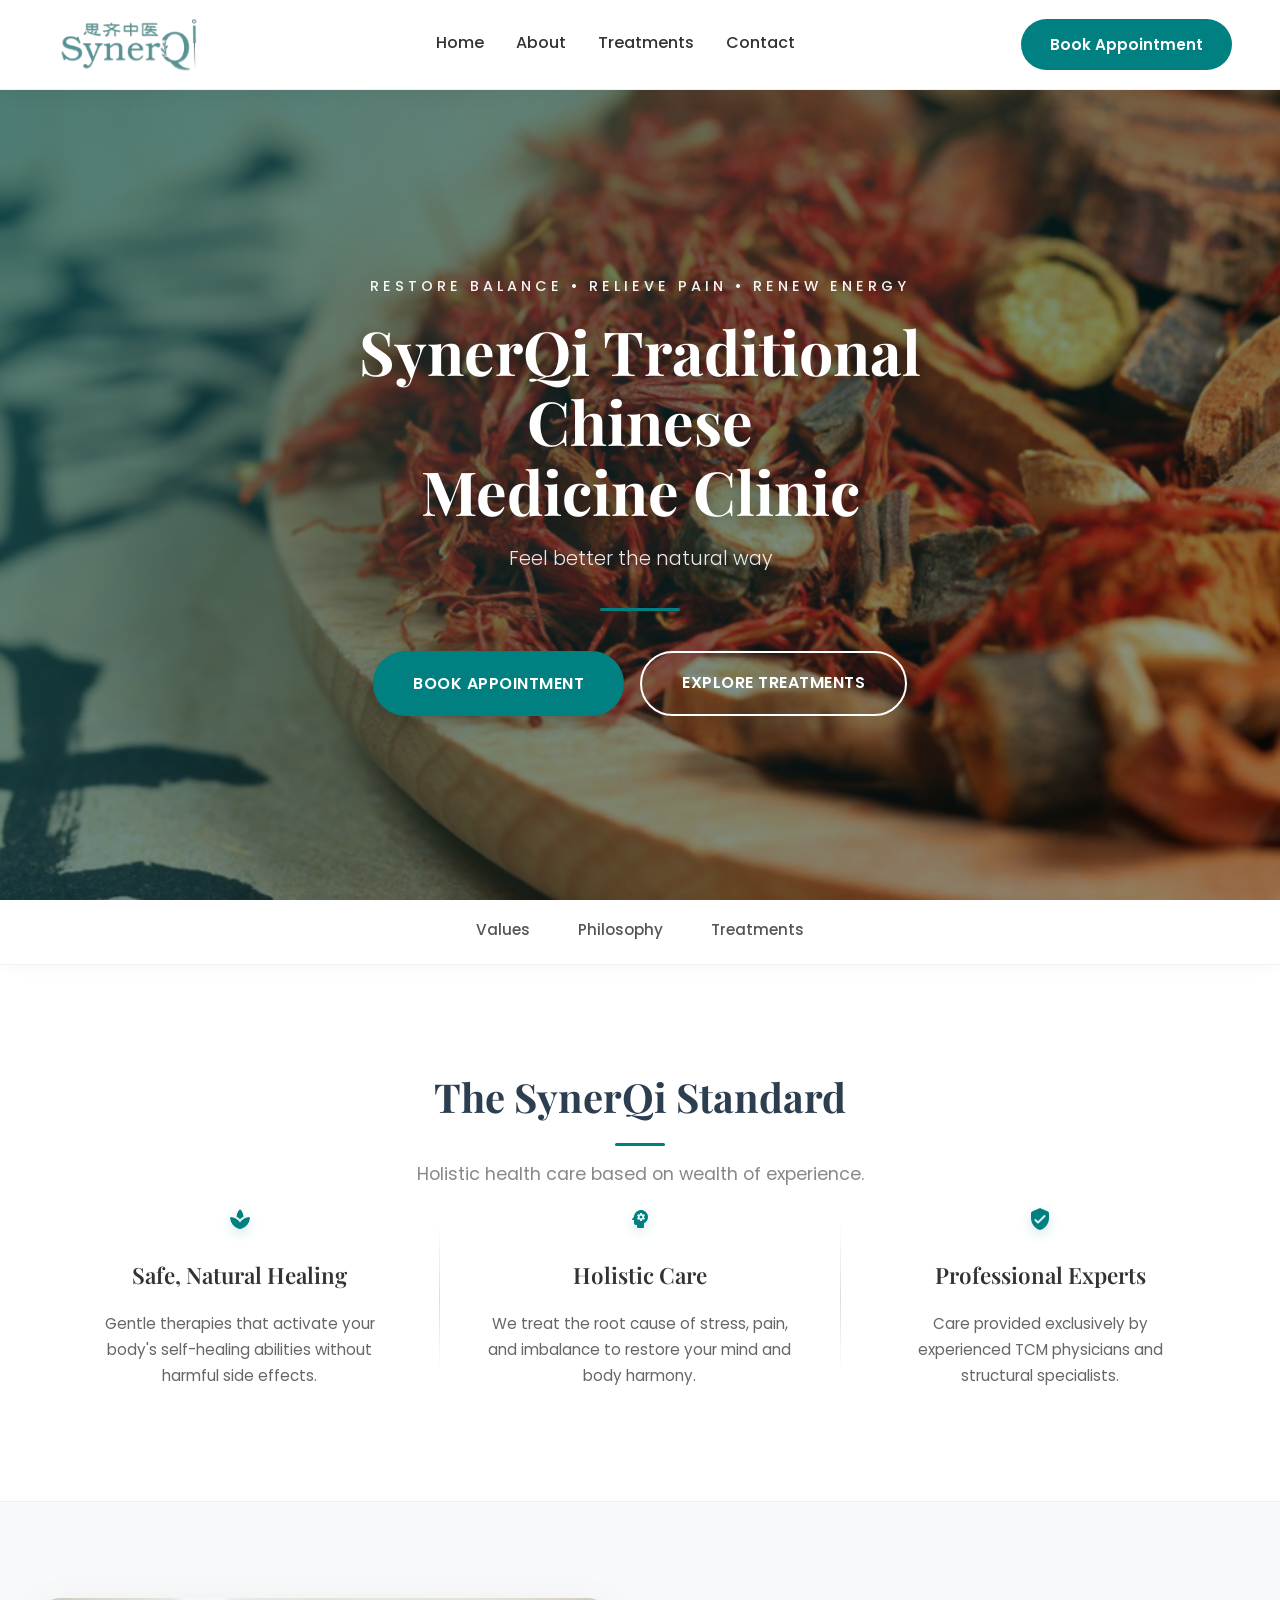
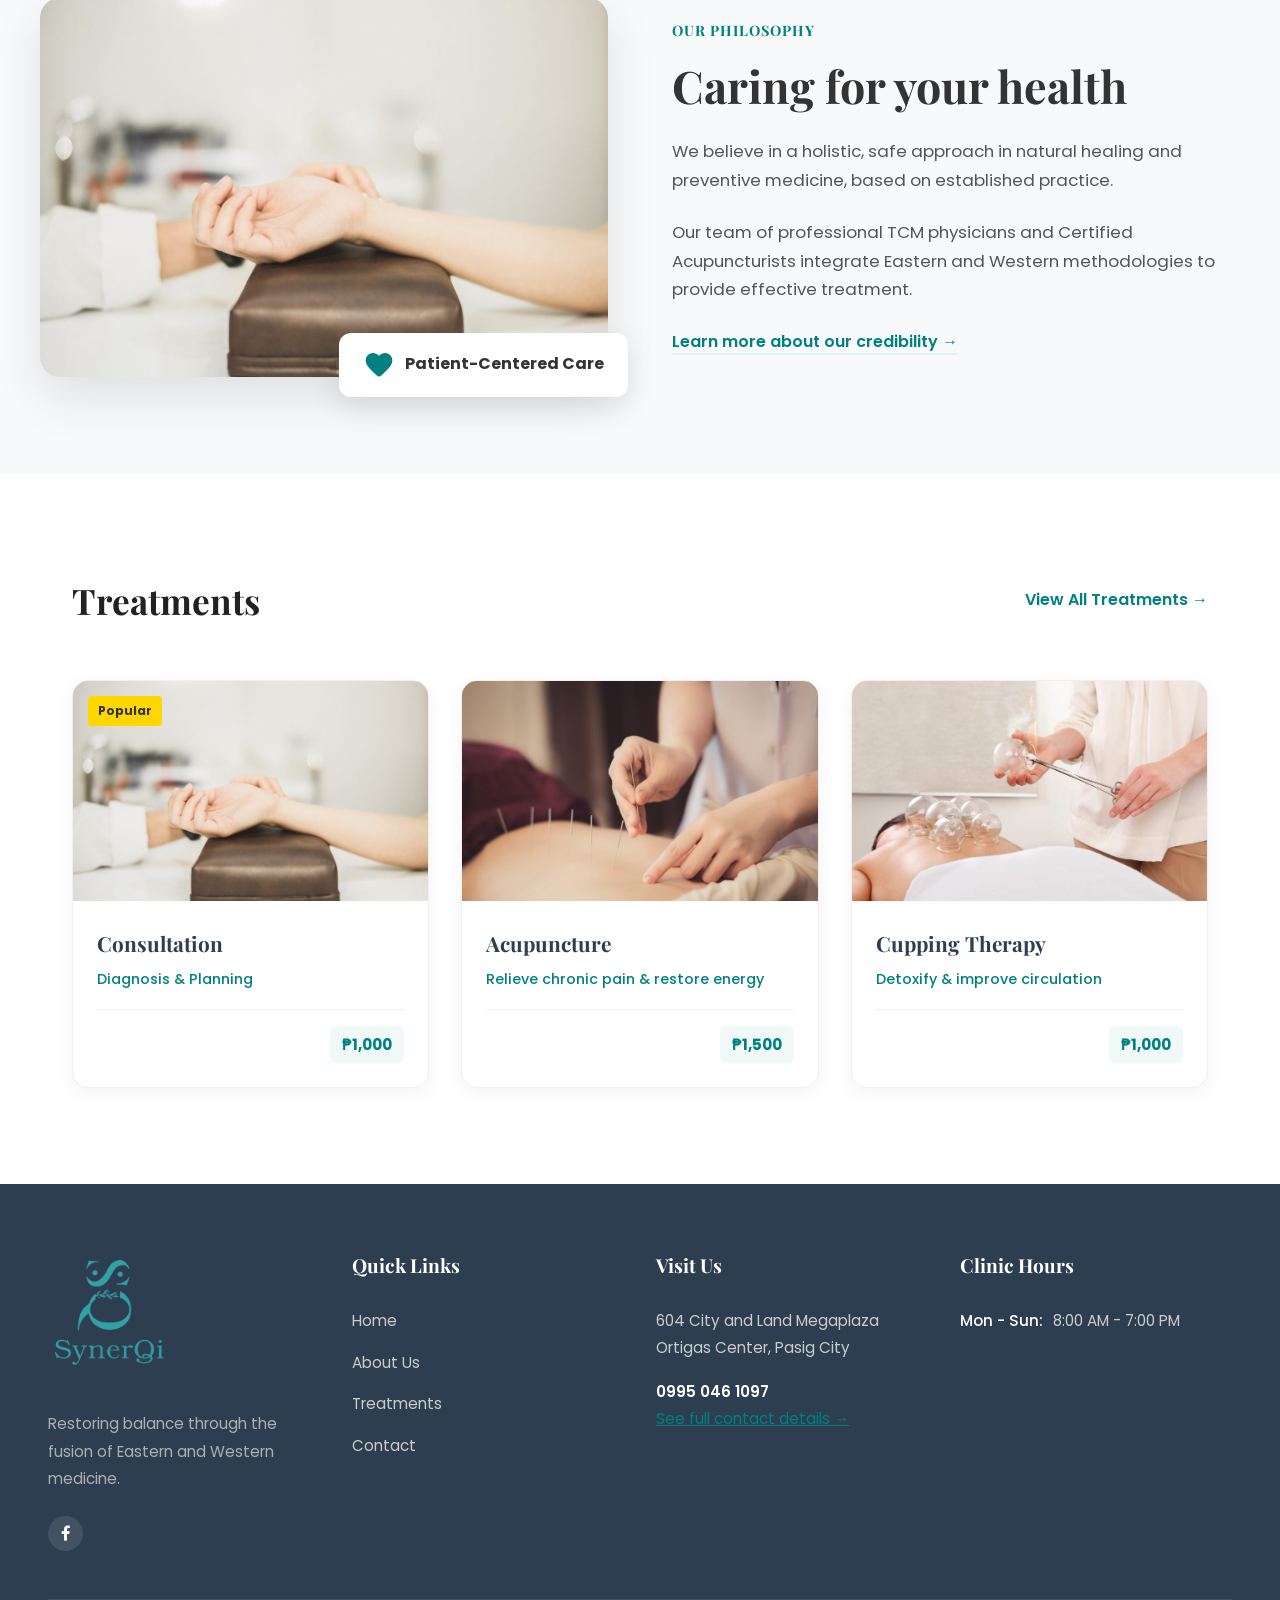
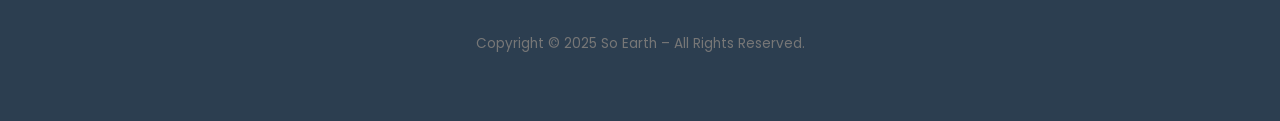
==== index.html @ 801ec024 "Update and rename index.php to index.html" ====
<!DOCTYPE html>
<html lang="en">
<head>
    <meta charset="UTF-8">
    <meta name="viewport" content="width=device-width, initial-scale=1.0">
    <title>SynerQi</title>
    <link rel="stylesheet" href="design/style.css">
    <link rel="stylesheet" href="design/homepage.css">
    <link rel="stylesheet" href="design/bookapp.css">
    <link href="https://fonts.googleapis.com/css2?family=Playfair+Display:wght@600;700&family=Poppins:wght@300;400;500;600&display=swap" rel="stylesheet">
    <link href="https://fonts.googleapis.com/icon?family=Material+Icons+Round" rel="stylesheet">
    <link rel="stylesheet" href="https://cdnjs.cloudflare.com/ajax/libs/font-awesome/6.0.0/css/all.min.css">
</head>
<body>

    <header>
        <div class="logo">
            <img src="images/synerqi header logo.png" alt="SynerQi Logo">
        </div>
        
        <nav id="mainNav">
            <ul>
                <li><a href="index.html">Home</a></li>
                <li><a href="about.html">About</a></li>
                <li><a href="services.html">Treatments</a></li>
                <li><a href="contact.html">Contact</a></li>
            </ul>
        </nav>
        
        <button class="cta-button" id="ctaButton" onclick="openGeneralModal()">Book Appointment</button>
        
        <div class="hamburger-menu" id="hamburgerMenu">
            <span class="material-icons-round" id="hamburgerIcon">menu</span>
        </div>
    </header>

    <main>
        <section class="hero" id="home">
            <div class="hero-overlay-gradient"></div>
            <div class="hero-content fade-in">
                <div class="hero-text-box">
                    <p class="subtitle">Restore Balance • Relieve Pain • Renew Energy</p>
                    <h1>SynerQi Traditional Chinese<br>Medicine Clinic</h1>
                    <p class="hero-subtext">Feel better the natural way</p>
                    
                    <div class="hero-divider"></div>
                    
                    <div class="hero-actions">
                        <button class="btn btn-primary pulse-anim" onclick="openGeneralModal()">Book Appointment</button>
                        <a href="services.php" class="btn btn-secondary">Explore Treatments</a>
                    </div>
                </div>
            </div>
        </section>

        <div class="quick-nav-container">
            <nav class="quick-nav">
                <a href="#values">Values</a>
                <a href="#philosophy">Philosophy</a>
                <a href="#treatments">Treatments</a>
            </nav>
        </div>

        <section class="values-section fade-in" id="values">
            <div class="container">
                <div class="section-header-minimal">
                    <h2>The SynerQi Standard</h2>
                    <p>Holistic health care based on wealth of experience.</p>
                </div>
                
                <div class="values-grid">
                    <div class="value-item">
                        <span class="material-icons-round value-icon">spa</span>
                        <h3>Safe, Natural Healing</h3>
                        <p>Gentle therapies that activate your body's self-healing abilities without harmful side effects.</p>
                    </div>

                    <div class="v-divider"></div>

                    <div class="value-item">
                        <span class="material-icons-round value-icon">psychology</span>
                        <h3>Holistic Care</h3>
                        <p>We treat the root cause of stress, pain, and imbalance to restore your mind and body harmony.</p>
                    </div>

                    <div class="v-divider"></div>

                    <div class="value-item">
                        <span class="material-icons-round value-icon">verified_user</span>
                        <h3>Professional Experts</h3>
                        <p>Care provided exclusively by experienced TCM physicians and structural specialists.</p>
                    </div>
                </div>
            </div>
        </section>

        <section class="split-section fade-in" id="philosophy">
            <div class="split-container">
                <div class="split-image">
                    <img src="images/tcm-850x567 (1).jpg" alt="Dr. Treating Patient">
                    <div class="floating-badge">
                        <span class="material-icons-round">favorite</span>
                        <p>Patient-Centered Care</p>
                    </div>
                </div>
                <div class="split-content">
                    <h4>Our Philosophy</h4>
                    <h2>Caring for your health</h2>
                    <p>We believe in a holistic, safe approach in natural healing and preventive medicine, based on established practice.</p>
                    <p>Our team of professional TCM physicians and Certified Acupuncturists integrate Eastern and Western methodologies to provide effective treatment.</p>
                    <a href="about.html" class="text-link">Learn more about our credibility →</a>
                </div>
            </div>
        </section>

        <section class="featured-services fade-in" id="treatments">
            <div class="container">
                <div class="section-header-row">
                    <h2>Treatments</h2>
                    <a href="services.html" class="view-all-link">View All Treatments →</a>
                </div>
                
                <div class="featured-grid">
                    <div class="featured-card highlight-border" onclick="openGeneralModal()">
                        <div class="tag-corner">Popular</div>
                        <div class="f-image-wrap">
                            <img src="images/tcm-850x567 (1).jpg" alt="Consultation">
                            <div class="f-overlay"><span>Book Now</span></div>
                        </div>
                        <div class="featured-content">
                            <h3>Consultation</h3>
                            <p class="benefit-sub">Diagnosis & Planning</p>
                            <div class="meta-row">
                                <span class="f-price">₱1,000</span>
                            </div>
                        </div>
                    </div>
                    
                    <div class="featured-card" onclick="openGeneralModal()">
                        <div class="f-image-wrap">
                            <img src="images/Acupuncture-850x567.jpeg" alt="Acupuncture">
                            <div class="f-overlay"><span>Book Now</span></div>
                        </div>
                        <div class="featured-content">
                            <h3>Acupuncture</h3>
                            <p class="benefit-sub">Relieve chronic pain & restore energy</p>
                            <div class="meta-row">
                                <span class="f-price">₱1,500</span>
                            </div>
                        </div>
                    </div>

                    <div class="featured-card" onclick="openGeneralModal()">
                        <div class="f-image-wrap">
                            <img src="images/Cupping-850x567.jpg" alt="Cupping">
                            <div class="f-overlay"><span>Book Now</span></div>
                        </div>
                        <div class="featured-content">
                            <h3>Cupping Therapy</h3>
                            <p class="benefit-sub">Detoxify & improve circulation</p>
                            <div class="meta-row">
                                <span class="f-price">₱1,000</span>
                            </div>
                        </div>
                    </div>
                </div>
            </div>
        </section>

    </main>

    <footer id="contact" class="fade-in">
        <div class="footer-content">
            <div class="footer-column">
                <div class="logo">
                    <img src="images/synerqi footer logo.png" alt="SynerQi Logo">
                </div>
                <p class="footer-desc">Restoring balance through the fusion of Eastern and Western medicine.</p>
                <div class="social-links">
                    <a href="#" aria-label="Facebook"><i class="fab fa-facebook-f"></i></a>
                </div>
            </div>

            <div class="footer-column">
                <h4>Quick Links</h4>
                <ul class="footer-links">
                    <li><a href="index.html">Home</a></li>
                    <li><a href="about.html">About Us</a></li>
                    <li><a href="services.html">Treatments</a></li>
                    <li><a href="contact.html">Contact</a></li>
                </ul>
            </div>

            <div class="footer-column">
                <h4>Visit Us</h4>
                <p>
                    604 City and Land Megaplaza<br>
                    Ortigas Center, Pasig City
                </p>
                <p style="margin-top: 1rem;">
                    <a href="tel:+639950461097" style="color: white; font-weight: 600;">0995 046 1097</a>
                </p>
                <p>
                    <a href="contact.html" style="text-decoration: underline; color: #008080;">See full contact details →</a>
                </p>
            </div>

            <div class="footer-column">
                <h4>Clinic Hours</h4>
                <ul class="hours-list">
                    <li><span>Mon - Sun:</span> 8:00 AM - 7:00 PM</li>
                </ul>
            </div>
        </div>
        <div class="copyright">
            Copyright © 2025 So Earth – All Rights Reserved.
        </div>
    </footer>

    <button id="scrollToTopBtn" title="Go to top">
        <span class="material-icons-round">arrow_upward</span>
    </button>
    
    <div id="bookingModal" class="modal-overlay">
        <div class="modal-wrapper">
            <div class="mobile-modal-header">
                <h4>Book Appointment</h4>
                <span class="material-icons-round close-btn-mobile" onclick="closeModal()">close</span>
            </div>
            <div class="modal-grid">
                <div class="modal-context-info">
                    <div class="info-label">Current Total</div>
                    <p class="info-value" id="cartTotal">₱0</p>

                    <div class="info-divider"></div>

                    <div class="info-label">Chosen Treatments</div>
                    <p id="servicesComma" class="info-value-small mobile-only">No services selected</p>
                    <div class="desktop-only">
                        <details id="servicesDropdown" open>
                            <summary>Selected List</summary>
                            <ul id="servicesList">
                                <li class="no-services">No services selected</li>
                            </ul>
                        </details>
                    </div>
                </div>
                
                <div class="modal-form-section">
                    <div class="form-header-desktop">
                        <h3>Complete Request</h3>
                        <span class="material-icons-round close-icon-desktop" onclick="closeModal()">close</span>
                    </div>
                    <form id="modalBookingForm" action="process_booking.php" method="POST">
                        <div class="form-group">
                            <label>Treatments</label>
                            <div class="custom-select-wrapper">
                                <div class="select-box-trigger" id="serviceToggleButton">
                                    <span id="selectedServicesText">Select Treatments</span>
                                    <span class="material-icons-round">expand_more</span>
                                </div>

                                <div id="servicesSelectionOverlay" class="services-dropdown-content">
                                    <div class="checkbox-list">
                                        <label class="check-item">
                                            <input type="checkbox" class="service-check" value="Consultation" data-price="1000">
                                            <span>Consultation - ₱1,000</span>
                                        </label>
                                        <label class="check-item">
                                            <input type="checkbox" class="service-check" value="Acupuncture" data-price="1500">
                                            <span>Acupuncture - ₱1,500</span>
                                        </label>
                                        <label class="check-item">
                                            <input type="checkbox" class="service-check" value="Herbal Remedies" data-price="300">
                                            <span>Herbal Remedies - ₱300</span>
                                        </label>
                                        <label class="check-item">
                                            <input type="checkbox" class="service-check" value="Cupping" data-price="1200">
                                            <span>Cupping - ₱1,200</span>
                                        </label>
                                        <label class="check-item">
                                            <input type="checkbox" class="service-check" value="Tuina" data-price="1000">
                                            <span>Tuina - ₱1,000</span>
                                        </label>
                                        <label class="check-item">
                                            <input type="checkbox" class="service-check" value="Guasha" data-price="1200">
                                            <span>Guasha - ₱1,200</span>
                                        </label>
                                        <label class="check-item">
                                            <input type="checkbox" class="service-check" value="Rehabilitation" data-price="1000">
                                            <span>Rehabilitation - ₱1,000</span>
                                        </label>
                                        <label class="check-item">
                                            <input type="checkbox" class="service-check" value="Physical Exercise" data-price="800">
                                            <span>Physical Exercise - ₱800</span>
                                        </label>
                                        <label class="check-item">
                                            <input type="checkbox" class="service-check" value="3D Acu & Myofascial" data-price="4000">
                                            <span>3D Acu & Myofascial - ₱4,000</span>
                                        </label>
                                    </div>
                                </div>
                            </div>
                        </div>

                        <div class="form-group">
                            <label>Full Name</label>
                            <input type="text" id="userName" placeholder="Enter your name" required name="userName">
                        </div>
                        <div class="form-group">
                            <label>Email Address</label>
                            <input type="email" id="userEmail" placeholder="email@example.com" required name="userEmail">
                        </div>
                        <div class="form-group">
                            <label>Phone Number</label>
                            <input type="tel" id="userPhone" placeholder="0912 345 6789" required name="userPhone">
                        </div>
                        <div class="form-row">
                            <div class="form-group">
                                <label>Date</label>
                                <input type="date" id="bookingDate" required name="date">
                            </div>
                            <div class="form-group">
                                <label>Time</label>
                                <select id="bookingTime" name="bookingTime">
                                    <option>Morning (9AM - 12PM)</option>
                                    <option>Afternoon (1PM - 5PM)</option>
                                </select>
                            </div>
                        </div>

                        <div class="terms-container">
                            <div class="terms-row">
                                <label class="terms-check-wrapper">
                                    <input type="checkbox" id="termsCheck" name="terms_agreed" required>
                                    <span class="terms-text">I have read the</span>
                                </label>
                                <button type="button" class="terms-trigger-btn" onclick="openLegalModal()">
                                    Terms and Services
                                </button>
                            </div>
                        </div>

                        <div id="legalModal" class="legal-overlay">
                            <div class="legal-popup">
                                <div class="legal-header">
                                    <h3>Terms & Services</h3>
                                    <button type="button" class="legal-close-icon" onclick="closeLegalModal()">close</button>
                                </div>
                                <div class="legal-body">
                                    <h4>1. Medical Disclaimer</h4>
                                    <p>Information from SynerQi is for general guidance only and does not replace professional medical advice. Always consult our certified physicians for diagnosis or treatment.</p>
                                    
                                    <h4>2. Data Privacy</h4>
                                    <p>Your personal and health information is kept secure and handled according to health privacy regulations.</p>
                                    
                                    <h4>3. Cancellation</h4>
                                    <p>Please provide accurate information when booking and give at least 24 hours notice if you need to cancel or reschedule.</p>
                                
                                    <h4>4. Patient Conduct</h4>
                                    <p>We maintain a respectful and safe clinical environment. Service may be refused if behavior disrupts patient care or clinic operations.</p>
                                
                                    <div class="full-terms-wrapper">
                                        <a href="about.php#terms" class="full-terms-link">See Full Details</a>
                                    </div>
                                </div>
                                <button type="button" class="legal-confirm-btn" onclick="closeLegalModal()">I Understand</button>
                            </div>
                        </div>
                        
                        <button type="submit" class="submit-request-btn">
                            Confirm Request
                        </button>
                        <input type="hidden" name="totalAmount" id="totalAmountInput" value="0">
                        <input type="hidden" name="selectedServicesList" id="servicesListInput" value="">
                    </form>
                </div>
            </div>
        </div>
    </div>

    <script src="script/bookapp.js" type="text/javascript"></script>
    <script>
        let scrollToTopButton = document.getElementById("scrollToTopBtn");
        window.onscroll = function() { 
            if (document.body.scrollTop > 200 || document.documentElement.scrollTop > 200) {
                scrollToTopButton.style.display = "flex";
            } else {
                scrollToTopButton.style.display = "none";
            }
        };
        scrollToTopButton.onclick = function() { window.scrollTo({ top: 0, behavior: 'smooth' }); }

        const hamburgerBtn = document.getElementById('hamburgerMenu');
        const hamburgerIcon = document.getElementById('hamburgerIcon');
        const mainNav = document.getElementById('mainNav');
        const ctaButton = document.getElementById('ctaButton');
        const header = document.querySelector('header');

        function toggleMenu(event) {
            if(event) event.stopPropagation();
            
            const isOpen = mainNav.classList.contains('open');
            
            if (isOpen) {
                closeMenu();
            } else {
                openMenu();
            }
        }
        
        function openMenu() {
            mainNav.classList.add('open');
            hamburgerBtn.classList.add('active');
            hamburgerIcon.innerText = "close"; 
        }
        
        function closeMenu() {
            mainNav.classList.remove('open');
            hamburgerBtn.classList.remove('active');
            hamburgerIcon.innerText = "menu";
        }

        hamburgerBtn.onclick = toggleMenu;
        
        // Close menu when clicking outside of it
        document.addEventListener('click', function(event) {
            const isClickInsideNav = mainNav.contains(event.target);
            const isClickOnHamburger = hamburgerBtn.contains(event.target);
            const isMenuOpen = mainNav.classList.contains('open');
            
            if (isMenuOpen && !isClickInsideNav && !isClickOnHamburger) {
                closeMenu();
            }
        });

        const navLinks = mainNav.querySelectorAll('a');
        navLinks.forEach(link => {
            link.addEventListener('click', closeMenu);
        });

        const fadeElements = document.querySelectorAll('.fade-in');
        const fadeInOnScroll = () => {
            fadeElements.forEach(element => {
                const elementTop = element.getBoundingClientRect().top;
                const windowHeight = window.innerHeight;
                if (elementTop < windowHeight - 80) {
                    element.classList.add('visible');
                }
            });
        };
        window.addEventListener('scroll', fadeInOnScroll);
        fadeInOnScroll(); 

        const modal = document.getElementById('bookingModal');
        const modalImg = document.getElementById('modalImg');
        const modalTitle = document.getElementById('modalTitle');
        const modalPrice = document.getElementById('modalPrice');
        const serviceSelect = document.getElementById('serviceSelect');
        const dateInput = document.getElementById('bookingDate');
        const today = new Date().toISOString().split('T')[0];
        dateInput.setAttribute('min', today);

        function getScrollbarWidth() {
            return window.innerWidth - document.documentElement.clientWidth;
        }

        window.openGeneralModal = function() {
            const scrollbarWidth = getScrollbarWidth();
            document.body.style.paddingRight = `${scrollbarWidth}px`;
            
            // FIX: Changed back to 'flex' so it centers properly on screen
            modal.style.display = 'flex'; 
            
            setTimeout(() => modal.classList.add('active'), 10);
            
            // Stops background from scrolling
            document.body.style.overflow = 'hidden'; 
            
            // Forces the form to start at the top when opened
            const formSection = document.querySelector('.modal-form-section');
            if (formSection) formSection.scrollTop = 0;
        }

        window.closeModal = function() {
            modal.classList.remove('active');
            setTimeout(() => { 
                modal.style.display = 'none'; 
                document.body.style.overflow = 'auto';
                document.body.style.paddingRight = '0px';
            }, 300);
        }

        modal.addEventListener('click', e => { if(e.target === modal) closeModal(); });
        
        document.getElementById('modalBookingForm').addEventListener('submit', function(e) {
            // e.preventDefault();
            const service = document.getElementById('serviceSelect').value;
            const name = document.getElementById('userName').value;
            const date = document.getElementById('bookingDate').value;
            // window.location.href = `mailto:emantablizo520@gmail.com?subject=Booking: ${service}&body=Name: ${name}%0D%0ADate: ${date}`;
            closeModal();
        });
    </script>
</body>
</html>
---- design/style.css ----
* { margin: 0; padding: 0; box-sizing: border-box; }
html { scroll-behavior: smooth; }

#home, #services, #about, #contact, #appointment, #testimonials, #founder, #structural { 
    scroll-margin-top: 140px; 
}

body {
    font-family: 'Poppins', -apple-system, BlinkMacSystemFont, "Segoe UI", Roboto, Helvetica, Arial, sans-serif;
    background-color: #ffffff; 
    overflow-x: hidden; 
    color: #222; 
    line-height: 1.8;
}
.scroll-lock {
    overflow: hidden;
}

/* Ito lahat yung container */
.container {
    max-width: 1200px;
    margin: 0 auto;
    padding: 0 2rem;
    width: 100%;
}

.fade-in { opacity: 0; transform: translateY(30px); transition: opacity 0.8s ease-out, transform 0.8s ease-out; }
.fade-in.visible { opacity: 1; transform: translateY(0); }

header {
    display: flex; 
    justify-content: space-between;
    align-items: center;
    background-color: rgba(255, 255, 255, 0.98); 
    backdrop-filter: blur(10px); 
    -webkit-backdrop-filter: blur(10px);
    border-bottom: 1px solid #f0f0f0;
    position: sticky; top: 0; z-index: 1000; 
    padding: 0 3rem;
    height: 90px;
    box-shadow: 0 4px 20px rgba(0,0,0,0.05);
    transition: all 0.3s ease;
}
header .logo { 
    padding-left: 0; 
}
header .logo img { height: 70px; width: auto; display: block; transition: height 0.3s ease; }

header nav { 
    margin: 0 auto;
}
header nav ul { display: flex; list-style: none; gap: 2rem; }
header nav a {
    text-decoration: none; color: #333; font-weight: 500; font-size: 1rem;
    transition: color 0.3s ease; padding: 0.5rem 0; position: relative;
}
header nav a:hover, header nav a.active-page { color: #008080; }
header nav a::after {
    content: ''; display: block; width: 0; height: 2px; background: #008080; transition: width 0.3s;
}
header nav a:hover::after { width: 100%; }

.cta-button {
    margin-right: 0;
    background-color: #008080; color: #FFFFFF;
    padding: 0.85rem 1.8rem; text-decoration: none; border-radius: 50px;
    font-weight: 600; transition: all 0.3s ease;
    border: none; cursor: pointer; font-family: inherit; font-size: 0.95rem;
    min-height: 44px;
    white-space: nowrap;
}
.cta-button:hover { background-color: #006666; transform: translateY(-2px); box-shadow: 0 5px 15px rgba(0,128,128,0.3); }

.hamburger-menu { 
    grid-column: 3; display: none; 
    color: #008080; cursor: pointer; 
    padding-right: 1rem; 
    align-items: center;
    gap: 5px;
    border: none;
    background: none;
}

.hamburger-menu .menu-label {
    font-size: 0.9rem;
    font-weight: 500;
    transition: color 0.3s ease;
}

.hamburger-menu .material-icons-round {
    font-size: 1.8rem;
    transition: transform 0.4s cubic-bezier(0.68, -0.55, 0.265, 1.55);
}

.hamburger-menu.active .material-icons-round {
    transform: rotate(90deg);
}
.hamburger-menu.active .menu-label {
    color: #008080;
}

footer {
    position: relative; padding: 4rem 3rem; background: #2c3e50; color: #f0f0f0; z-index: 1; 
}
.footer-content { max-width: 1200px; margin: 0 auto; display: flex; justify-content: space-between; flex-wrap: wrap; gap: 2rem; }
.footer-column { flex: 1; min-width: 200px; }
.footer-column .logo img { height: 120px; margin-bottom: 1rem; }
.footer-column h4 { font-size: 1.2rem; margin-bottom: 1.5rem; color: #fff; font-family: 'Playfair Display', serif; }
.footer-column p, .footer-column a { font-size: 0.95rem; line-height: 1.8; color: #ccc; text-decoration: none; transition: color 0.2s; }
.footer-column a:hover { color: #00FFFF; }

.footer-links { list-style: none; padding: 0; }
.footer-links li { margin-bottom: 0.8rem; }
.footer-links a { color: #ccc; font-weight: 400; }
.footer-links a:hover { color: white; padding-left: 5px; }

.footer-desc { margin-top: 1rem; opacity: 0.8; font-size: 0.9rem; }

.hours-list { list-style: none; padding: 0; }
.hours-list li { 
    margin-bottom: 0.6rem; 
    font-size: 0.95rem; 
    color: #ccc; 
    display: grid;
    grid-template-columns: 85px 1fr;
    align-items: start;
    gap: 0.5rem;
}
.hours-list span { 
    color: white; 
    font-weight: 500; 
    display: inline-block;
}

.social-links { margin-top: 1.5rem; display: flex; gap: 1rem; }
.social-links a { color: white; background: rgba(255,255,255,0.1); width: 35px; height: 35px; display: flex; align-items: center; justify-content: center; border-radius: 50%; transition: background 0.3s; }
.social-links a:hover { background: #008080; }

.copyright {
    text-align: center; margin-top: 3rem; padding-top: 2rem; border-top: 1px solid rgba(255,255,255,0.1); color: #777; font-size: 0.85rem;
}

#scrollToTopBtn {
    display: none; position: fixed; bottom: 30px; right: 30px; z-index: 99;
    border: none; background-color: #008080; color: white; cursor: pointer;
    border-radius: 50%; width: 50px; height: 50px; text-align: center;
    box-shadow: 0 4px 10px rgba(0, 0, 0, 0.2);
    display: flex; align-items: center; justify-content: center;
    transition: transform 0.3s;
}
#scrollToTopBtn:hover { transform: scale(1.1); background-color: #006666; }

.whatsapp-float {
    position: fixed; bottom: 30px; left: 30px; background: #7360f2; color: white;
    width: 50px; height: 50px; border-radius: 50%; display: flex; align-items: center; justify-content: center;
    font-size: 28px; box-shadow: 0 4px 10px rgba(0,0,0,0.3); z-index: 100; transition: transform 0.3s;
}
.whatsapp-float:hover { transform: scale(1.1); }

.mobile-sticky-cta {
    display: none; 
    position: fixed;
    bottom: 20px;
    right: 20px;
    z-index: 999;
    background-color: #008080;
    color: white;
    padding: 1rem 1.5rem;
    border-radius: 50px;
    font-weight: 700;
    text-decoration: none;
    align-items: center;
    gap: 8px;
    box-shadow: 0 4px 20px rgba(0, 128, 128, 0.4);
    transition: transform 0.3s ease, background-color 0.3s;
    animation: cta-pulse 4s infinite;
}

.mobile-sticky-cta:hover {
    background-color: #006666;
    transform: scale(1.05);
}
.mobile-sticky-cta span { font-size: 1.2rem; }

@keyframes cta-pulse {
    0% { box-shadow: 0 0 0 0 rgba(0,128,128,0.4); }
    70% { box-shadow: 0 0 0 10px rgba(0,128,128,0); }
    100% { box-shadow: 0 0 0 0 rgba(0,128,128,0); }
}

@media (max-width: 900px) {
    header { 
        display: flex;
        justify-content: space-between;
        align-items: center;
        padding: 0.8rem 1.5rem; 
        height: auto;
    }

    header .logo { padding-left: 0; margin-right: auto; }
    header .logo img { height: 40px; }

    .hamburger-menu { 
        display: flex; 
        flex-direction: row-reverse; 
        justify-content: center;
        grid-column: auto; 
        padding-right: 0;
        z-index: 2002;
        color: #1a2a3a;
        margin-left: 1rem;
        width: auto; height: 40px;
        order: 3;
    }

    #ctaButton {
        display: block; 
        order: 2; 
        margin-right: 1rem;
        padding: 0.6rem 1.1rem;
        font-size: 0.85rem;
    }

    #mainNav {
        position: absolute;
        top: 100%; 
        left: 0;
        width: 100%;
        background: rgba(255, 255, 255, 0.98);
        backdrop-filter: blur(15px);
        -webkit-backdrop-filter: blur(15px);
        box-shadow: 0 15px 30px rgba(0,0,0,0.1);
        border-bottom-left-radius: 16px;
        border-bottom-right-radius: 16px;
        
        max-height: 0;
        overflow: hidden;
        opacity: 0;
        visibility: hidden;
        transition: max-height 0.4s cubic-bezier(0.4, 0, 0.2, 1), opacity 0.4s ease, visibility 0.4s;
        
        border-top: 1px solid rgba(0,0,0,0.05);
    }
    
    #mainNav.open {
        max-height: 400px;
        opacity: 1;
        visibility: visible;
        padding-bottom: 0.5rem;
    }

    header nav ul {
        flex-direction: column;
        width: 100%;
        gap: 0;
        padding: 0;
    }
    
    header nav ul li a {
        padding: 1rem 2rem;
        border-bottom: 1px solid rgba(0,0,0,0.03);
        display: block;
        width: 100%;
        font-size: 1.1rem; 
        min-height: 44px;
        box-sizing: border-box;
        
        opacity: 0;
        transform: translateX(-20px);
        transition: opacity 0.3s ease, transform 0.3s ease, background 0.2s, padding-left 0.3s ease;
    }

    #mainNav.open ul li a {
        opacity: 1;
        transform: translateX(0);
    }

    header nav a:hover {
        background-color: rgba(0, 128, 128, 0.05);
        padding-left: 2.5rem;
        color: #008080;
    }

    header nav a.active-page {
        color: #008080;
        background-color: rgba(0, 128, 128, 0.08);
        border-left: 5px solid #008080;
        font-weight: 600;
    }
}

.modal-overlay {
    position: fixed; top: 0; left: 0; width: 100%; height: 100%;
    background: rgba(0,0,0,0.6); backdrop-filter: blur(4px);
    z-index: 2000; display: none; align-items: center; justify-content: center;
    opacity: 0; transition: opacity 0.3s ease;
}
.modal-overlay.active { opacity: 1; }

.modal-wrapper {
    background: white; width: 95%; max-width: 900px;
    border-radius: 16px; overflow: hidden;
    box-shadow: 0 25px 50px rgba(0,0,0,0.25);
    display: flex; flex-direction: column; max-height: 90vh; 
}

@media (min-width: 768px) {
    .modal-grid { display: flex; height: 550px; }
    .modal-context { width: 35%; }
    .modal-form-section { width: 65%; }
}

.modal-context {
    background: linear-gradient(135deg, #e0f2f1 0%, #ffffff 100%);
    padding: 2rem; display: flex; flex-direction: column; 
    justify-content: center; border-right: 1px solid #eee;
}
.modal-context img {
    width: 100%; height: 200px; object-fit: cover;
    border-radius: 12px; margin-bottom: 1.5rem;
    box-shadow: 0 8px 20px rgba(0,128,128,0.15);
}
.modal-context-info h5 { font-size: 0.85rem; color: #777; text-transform: uppercase; letter-spacing: 1px; margin-bottom: 0.5rem; }
.modal-context-info h2 { font-size: 1.5rem; color: #008080; margin-bottom: 0.5rem; font-family: 'Playfair Display', serif; }
.modal-price { font-size: 1.1rem; font-weight: 700; color: #333; }

.modal-form-section { padding: 2rem; overflow-y: auto; position: relative; }
.form-header-desktop { display: flex; justify-content: space-between; align-items: center; margin-bottom: 1.5rem; }
.form-header-desktop h3 { font-size: 1.4rem; color: #333; font-family: 'Playfair Display', serif; }

.close-icon-desktop { cursor: pointer; color: #aaa; font-size: 24px; transition: color 0.2s; }
.close-icon-desktop:hover { color: #008080; }

.form-group { margin-bottom: 1.2rem; }
.form-group label { display: block; font-size: 0.9rem; color: #666; margin-bottom: 6px; font-weight: 500; }
.form-group input, .form-group select {
    width: 100%; padding: 12px; border: 1px solid #ddd;
    border-radius: 8px; font-size: 1rem; outline: none; transition: border 0.3s;
    background-color: #fff; font-family: inherit;
}
.form-group input:focus, .form-group select:focus { border-color: #008080; box-shadow: 0 0 0 3px rgba(0,128,128,0.1); }
.form-row { display: flex; gap: 1rem; }
.form-row .form-group { flex: 1; }

.btn-submit-modal {
    width: 100%; background: #008080; color: white;
    padding: 14px; border: none; border-radius: 8px;
    font-size: 1rem; font-weight: 700; cursor: pointer;
    transition: background 0.3s, transform 0.2s; margin-top: 1rem;
    font-family: inherit;
}
.btn-submit-modal:hover { background: #006666;  transform: translateY(-2px); }

.mobile-modal-header { display: none; }
@media (max-width: 768px) {
    .modal-grid { flex-direction: column; overflow-y: auto; }
    .modal-context { padding: 1.5rem; flex-direction: row; align-items: center; gap: 1rem; height: auto; border-bottom: 1px solid #eee; }
    .modal-context img { width: 80px; height: 80px; margin-bottom: 0; }
    .mobile-modal-header { display: flex; justify-content: space-between; padding: 1rem; border-bottom: 1px solid #eee; }
    .close-btn-mobile { cursor: pointer; color: #777; font-size: 24px; }
    .form-header-desktop { display: none; } 
}
---- design/homepage.css ----
h1, h2, h3, h4 { font-family: 'Playfair Display', serif; }
p, button, a, input, select { font-family: 'Poppins', sans-serif; }

.hero {
    position: relative; min-height: 90vh; 
    background-image: url('../images/hero-image-01.jpg'); 
    background-size: cover; background-position: center;
    background-attachment: fixed;
    display: flex; align-items: center; justify-content: center;
}
.hero-overlay-gradient {
    position: absolute; top: 0; left: 0; right: 0; bottom: 0;
    background: linear-gradient(135deg, rgba(0,77,77,0.7), rgba(0,0,0,0.4));
    z-index: 1;
}
.hero-content { position: relative; z-index: 2; padding: 1rem; width: 100%; }

.hero-text-box { text-align: center; max-width: 800px; margin: 0 auto; color: white; }

.hero .subtitle {
    text-transform: uppercase; letter-spacing: 4px; font-size: 0.9rem; font-weight: 500;
    margin-bottom: 1rem; display: block; opacity: 0.95;
}
.hero h1 {
    font-size: 3.8rem; line-height: 1.15; margin-bottom: 1rem; font-weight: 700;
    text-shadow: 0 4px 15px rgba(0,0,0,0.3);
}
.hero-subtext {
    font-size: 1.2rem; margin-bottom: 2rem; opacity: 0.9; font-weight: 300;
}

.hero-divider {
    height: 3px; width: 80px; background: #008080; margin: 0 auto 2.5rem auto; border-radius: 2px;
}

.hero-actions { display: flex; gap: 1rem; justify-content: center; flex-wrap: wrap; }

.btn { padding: 1rem 2.5rem; border-radius: 50px; font-weight: 600; font-size: 1rem; cursor: pointer; text-decoration: none; transition: all 0.3s ease; text-transform: uppercase; letter-spacing: 0.5px; }

.btn-primary {
    background: #008080; color: white; border: none;
    box-shadow: 0 5px 20px rgba(0,0,0,0.2);
}
.btn-primary:hover { transform: translateY(-3px); box-shadow: 0 10px 30px rgba(0,0,0,0.3); background: #006666; }

.btn-secondary {
    background: transparent; border: 2px solid white; color: white;
}
.btn-secondary:hover { background: white; color: #008080; }

.values-section { padding: 6rem 2rem; background-color: #ffffff; border-bottom: 1px solid #f0f0f0; }
.section-header-minimal { text-align: center; margin-bottom: 4rem; max-width: 700px; margin: 0 auto; }
.section-header-minimal h2 { font-size: 2.5rem; color: #2c3e50; margin-bottom: 0.8rem; position: relative; display: inline-block; }
.section-header-minimal h2::after { content: ''; display: block; width: 50px; height: 3px; background: #008080; margin: 10px auto 0 auto; border-radius: 2px; }
.section-header-minimal p { color: #888; font-size: 1.1rem; }

.values-grid { display: flex; justify-content: space-between; align-items: flex-start; max-width: 1200px; margin: 0 auto; gap: 2rem; }
.value-item { flex: 1; text-align: center; padding: 1rem; transition: transform 0.3s ease; }
.value-item:hover { transform: translateY(-5px); }

.value-icon { font-size: 3.5rem; color: #008080; margin-bottom: 1.5rem; filter: drop-shadow(0 4px 6px rgba(0,128,128,0.2)); }
.value-item h3 { font-size: 1.4rem; margin-bottom: 1rem; color: #333; font-weight: 600; }
.value-item p { color: #666; line-height: 1.7; font-size: 0.95rem; }
.v-divider { width: 1px; height: 150px; background: linear-gradient(to bottom, transparent, #ddd, transparent); align-self: center; }

.split-section { padding: 6rem 2rem; background-color: #f8f9fa; }
.split-container { max-width: 1200px; margin: 0 auto; display: grid; grid-template-columns: 1fr 1fr; gap: 4rem; align-items: center; }
.split-image { position: relative; }
.split-image img { width: 100%; border-radius: 20px; box-shadow: 0 20px 50px rgba(0,0,0,0.1); display: block; }
.floating-badge { position: absolute; bottom: -20px; right: -20px; background: white; padding: 1rem 1.5rem; border-radius: 12px; box-shadow: 0 10px 30px rgba(0,0,0,0.1); display: flex; align-items: center; gap: 10px; }
.floating-badge .material-icons-round { color: #008080; font-size: 2rem; }
.floating-badge p { margin: 0; font-weight: 700; color: #333; }
.split-content h4 { color: #008080; text-transform: uppercase; letter-spacing: 1px; font-size: 0.9rem; margin-bottom: 1rem; }
.split-content h2 { font-size: 2.8rem; margin-bottom: 1.5rem; line-height: 1.2; color: #333; }
.split-content p { color: #555; line-height: 1.7; margin-bottom: 1.5rem; font-size: 1.05rem; }
.text-link { color: #008080; font-weight: 600; text-decoration: none; border-bottom: 2px solid #e0f2f1; transition: all 0.2s; }
.text-link:hover { border-color: #008080; }

.featured-services { padding: 6rem 2rem; background: white; }
.section-header-row { display: flex; justify-content: space-between; align-items: center; max-width: 1200px; margin: 0 auto 3rem auto; }
.section-header-row h2 { font-size: 2.2rem; }
.view-all-link { color: #008080; font-weight: 600; text-decoration: none; font-size: 1rem; }
.featured-grid { display: grid; grid-template-columns: repeat(auto-fit, minmax(320px, 1fr)); gap: 2rem; max-width: 1200px; margin: 0 auto; }

.featured-card { border-radius: 16px; overflow: hidden; background: white; box-shadow: 0 5px 20px rgba(0,0,0,0.05); transition: transform 0.3s; cursor: pointer; position: relative; border: 1px solid #f0f0f0; }
.featured-card:hover { transform: translateY(-8px); box-shadow: 0 15px 30px rgba(0,0,0,0.1); }

.highlight-card { border: 2px solid #008080; }
.tag-corner { position: absolute; top: 15px; left: 15px; background: #FFD700; color: #333; padding: 4px 10px; font-weight: 700; font-size: 0.75rem; border-radius: 4px; z-index: 5; }

.f-image-wrap { position: relative; height: 220px; overflow: hidden; }
.f-image-wrap img { width: 100%; height: 100%; object-fit: cover; transition: transform 0.5s; }
.featured-card:hover img { transform: scale(1.1); }
.f-overlay { position: absolute; top: 0; left: 0; width: 100%; height: 100%; background: rgba(0, 128, 128, 0.7); display: flex; align-items: center; justify-content: center; opacity: 0; transition: opacity 0.3s; }
.featured-card:hover .f-overlay { opacity: 1; }
.f-overlay span { background: white; padding: 0.8rem 1.5rem; border-radius: 50px; font-weight: 600; color: #008080; }

.featured-content { padding: 1.5rem; }
.featured-content h3 { margin-bottom: 0.3rem; font-size: 1.3rem; color: #2c3e50; }
.benefit-sub { color: #008080; font-size: 0.9rem; font-weight: 500; margin-bottom: 1rem; }  
.meta-row { display: flex; justify-content: flex-end; align-items: center; border-top: 1px solid #f0f0f0; padding-top: 1rem; }
.f-price { background: #f0f8f8; color: #008080; padding: 5px 12px; border-radius: 6px; font-weight: 700; font-size: 0.95rem; }

/* Service Toggle Button */
.service-toggle-btn {
    width: 100%;
    padding: 12px;
    background: #fff;
    border: 2px dashed var(--primary);
    border-radius: 8px;
    color: var(--primary);
    font-family: inherit;
    font-weight: 600;
    display: flex;
    align-items: center;
    justify-content: center;
    gap: 10px;
    cursor: pointer;
    transition: all 0.3s ease;
}

.service-toggle-btn:hover {
    background: var(--primary-light);
}

/* Hidden Grid Container */
.services-grid-container {
    display: none; /* Controlled by JS */
    margin-top: 15px;
    animation: slideDown 0.3s ease-out;
}

.services-grid-container.active {
    display: block;
}

.services-grid {
    display: grid;
    grid-template-columns: 1fr 1fr;
    gap: 10px;
}

/* Custom Card Checkbox */
.service-card-item {
    cursor: pointer;
    position: relative;
}

.service-card-item input {
    position: absolute;
    opacity: 0;
}

.card-content {
    background: #fff;
    border: 1px solid #eee;
    padding: 15px;
    border-radius: 10px;
    text-align: center;
    transition: all 0.2s ease;
    display: flex;
    flex-direction: column;
    gap: 5px;
}

.service-card-item input:checked + .card-content {
    background: var(--primary);
    border-color: var(--primary);
    color: white;
    transform: scale(0.98);
}

.service-name { font-weight: 600; font-size: 0.9rem; }
.service-price { font-size: 0.8rem; opacity: 0.8; }

/* Summary Card */
.booking-summary-card {
    background: #fdfdfd;
    border: 1px solid #e0f2f1;
    border-radius: 12px;
    margin-top: 20px;
    overflow: hidden;
}

.summary-header {
    background: var(--primary-light);
    padding: 10px;
    display: flex;
    align-items: center;
    gap: 8px;
    color: var(--primary);
}

.summary-body { padding: 15px; text-align: center; }
.total-amount { font-size: 1.5rem; font-weight: 700; color: var(--primary); }
.selected-items-text { font-size: 0.85rem; color: #777; margin-top: 5px; }

@keyframes slideDown {
    from { opacity: 0; transform: translateY(-10px); }
    to { opacity: 1; transform: translateY(0); }
}


@media (max-width: 768px) {
    .hero h1 { font-size: 2.8rem; }
    .hero-actions { flex-direction: column; width: 100%; }
    .btn { width: 100%; text-align: center; }

    .values-section .container { text-align: center; }
    .values-grid { flex-direction: column; gap: 3rem; }
    .v-divider { display: none; }
    .value-item { width: 100%; border-bottom: 1px solid #eee; padding-bottom: 2rem; }
    .value-item:last-child { border-bottom: none; }
    
    .split-section { padding: 4rem 1.5rem; }
    
    .split-container { 
        display: flex;
        flex-direction: column; 
        align-items: center; 
        gap: 2rem; 
        text-align: center; 
    }
    
    .split-image {
        width: 100%;
        max-width: 100%;
        margin: 0;
    }
    .split-image img { 
        width: 100%; 
        height: auto; 
        max-height: 350px;
        object-fit: cover; 
    }
    
    .split-content {
        width: 100%;
        text-align: center;
        padding: 0;
    }
    
    .split-content h4 { margin-bottom: 0.5rem; font-size: 0.9rem; }
    .split-content h2 { font-size: 2rem; margin-bottom: 1rem; }
    .split-content p { font-size: 1rem; line-height: 1.6; margin-bottom: 1.5rem; }
    
    .floating-badge {
        bottom: -20px;
        left: 50%;
        transform: translateX(-50%); 
        right: auto;
        padding: 0.8rem 1.5rem;
        width: max-content;
        white-space: nowrap;
    }
    .floating-badge .material-icons-round { font-size: 1.8rem; }
    .floating-badge p { font-size: 0.9rem; }

    .featured-services .container { text-align: center; } /* ADDED */
    .section-header-row { flex-direction: column; align-items: center; text-align: center; gap: 1rem; }
    .featured-grid { grid-template-columns: 1fr; } /* Force single column on small mobile */
}

.quick-nav-container {
    position: sticky;
    top: 90px;
    z-index: 990; 
    background: rgba(255, 255, 255, 0.98);
    backdrop-filter: blur(10px);
    -webkit-backdrop-filter: blur(10px);
    border-bottom: 1px solid rgba(0,0,0,0.05);
    padding: 1rem 0;
    box-shadow: 0 4px 20px -5px rgba(0,0,0,0.05);
    transition: top 0.3s;
}

.quick-nav {
    display: flex;
    justify-content: center;
    gap: 3rem;
    max-width: 1200px;
    margin: 0 auto;
    padding: 0 2rem;
    list-style: none;
    align-items: center;
}

.quick-nav a {
    text-decoration: none;
    color: #555;
    font-weight: 500;
    font-size: 0.95rem;
    position: relative;
    padding-bottom: 5px;
    transition: color 0.3s ease;
}

.quick-nav a::after {
    content: '';
    position: absolute;
    bottom: 0;
    left: 0;
    width: 0;
    height: 2px;
    background: #008080;
    transition: width 0.3s ease;
}

.quick-nav a:hover, .quick-nav a.active-section {
    color: #008080;
}

.quick-nav a:hover::after, .quick-nav a.active-section::after {
    width: 100%;
}

#values, #philosophy, #treatments {
    scroll-margin-top: 160px;
}

@media (max-width: 900px) {
    .quick-nav-container {
        top: 70px; 
        padding: 0.5rem 0;
        margin-top: 0;
    }
    
    .quick-nav {
        justify-content: center;
        gap: 1.5rem;
        padding: 0 1.5rem;
        overflow-x: auto;
        white-space: nowrap;
        scrollbar-width: none;
        align-items: center;
    }
    .quick-nav::-webkit-scrollbar { display: none;}
    
    #values, #philosophy, #treatments {
        scroll-margin-top: 160px;
    }
}
---- design/bookapp.css ----
/* ==========================================================================
   1. MAIN MODAL LAYOUT & GRID
   ========================================================================== */
.modal-grid {
    display: grid;
    grid-template-columns: 270px 1fr; 
    gap: 0;
    align-items: stretch;
    width: 100%;
    max-width: 1100px;
    background: #fff;
    border-radius: 15px;
    overflow: hidden;
}
.modal-context-info {
    padding: 40px 30px;
    background: #f8fbfb;
    border-left: 5px solid #008080;
    border-right: 1px solid #eee;
    width: 100%;
    height: 100%;
    box-sizing: border-box;
    display: flex;
    flex-direction: column;
}
.modal-form-section {
    padding: 40px;
    background: #fff;
    max-height: 80vh; 
    overflow-y: auto; 
    width: 100%;
    box-sizing: border-box;
}
#modalBookingForm {
    width: 100%;
    display: flex;
    flex-direction: column;
    gap: 20px;
}

/* ==========================================================================
   2. SIDEBAR CONTENT (Total & Chosen Treatments)
   ========================================================================== */
.info-label {
    color: #666;
    text-transform: uppercase;
    font-size: 0.75rem;
    letter-spacing: 1px;
    margin-bottom: 5px;
    margin-top: 15px;
}
.info-value {
    color: #008080;
    font-size: 2.2rem;
    font-weight: 800;
    margin: 0;
}
.info-value-small {
    color: #333;
    font-size: 0.85rem;
    font-weight: 600;
    line-height: 1.6;
    margin-top: 5px;
    flex-grow: 1;
}
.info-divider {
    height: 1px;
    background: #e0e0e0;
    margin: 15px 0;
    width: 50%;
}

/* Desktop Dropdown List Styling */
#servicesList {
    margin-top: 10px;
    padding-left: 0;
    list-style: none;
}
#servicesList li {
    font-size: 0.85rem;
    padding: 4px 0;
    border-bottom: 1px solid #eee;
    color: #444;
}
.no-services {
    color: #999 !important;
    border-bottom: none !important;
}

/* ==========================================================================
   3. CUSTOM SELECTION DROPDOWN (Treatments Select)
   ========================================================================== */
.custom-select-wrapper {
    position: relative;
    width: 100%;
}
.select-box-trigger {
    display: flex;
    justify-content: space-between;
    align-items: center;
    padding: 12px 18px;
    background: #ffffff;
    border: 1.5px solid #e0e0e0;
    border-radius: 10px;
    cursor: pointer;
    transition: all 0.3s cubic-bezier(0.4, 0, 0.2, 1);
    white-space: nowrap;
    overflow: hidden;
    text-overflow: ellipsis;
}
.select-box-trigger:hover {
    border-color: #008080;
    box-shadow: 0 4px 12px rgba(0, 128, 128, 0.05);
}
.select-box-trigger .material-icons-round {
    color: #999;
    transition: transform 0.3s ease;
}
.custom-select-wrapper.is-open .select-box-trigger {
    border-color: #008080;
    box-shadow: 0 0 0 3px rgba(0, 128, 128, 0.1);
}
.custom-select-wrapper.is-open .material-icons-round {
    transform: rotate(180deg);
}
.services-dropdown-content {
    display: none;
    position: absolute;
    top: calc(100% + 8px);
    left: 0;
    width: 100%;
    background: #ffffff;
    z-index: 1000;
    border-radius: 12px;
    border: 1px solid rgba(0,0,0,0.08);
    box-shadow: 0 15px 35px rgba(0,0,0,0.12);
    overflow: hidden;
    animation: slideDown 0.2s ease-out;
}
.services-dropdown-content.active { display: block !important; }
.checkbox-list {
    max-height: 250px;
    overflow-y: auto;
    padding: 8px;
}
.check-item {
    display: flex;
    align-items: center;
    padding: 12px 14px;
    cursor: pointer;
    border-radius: 8px;
    transition: background 0.2s ease;
}
.check-item:hover { background: #f0f8f8; }
.check-item span {
    font-size: 0.92rem;
    color: #444;
    font-weight: 500;
}
.check-item input[type="checkbox"] {
    margin-right: 14px;
    width: 18px;
    height: 18px;
    accent-color: #008080;
}

/* ==========================================================================
   4. TERMS & LEGAL MODALS
   ========================================================================== */
.terms-container {
    margin-top: 10px;
    display: flex;
    flex-direction: column;
    align-items: center; 
    gap: 20px;
    width: 100%;
}
.terms-row {
    display: flex;
    align-items: center;
    justify-content: center;
    gap: 10px;
}
.terms-trigger-btn {
    background: none;
    border: none;
    padding: 5px 10px;
    font-size: 0.95rem;
    font-weight: 600;
    color: #008080;
    text-decoration: underline;
    cursor: pointer;
}
.legal-overlay {
    display: none;
    position: fixed;
    top: 0; left: 0;
    width: 100%; height: 100%;
    background: rgba(0, 0, 0, 0.75);
    z-index: 10000;
    align-items: center;
    justify-content: center;
    backdrop-filter: blur(5px);
}
.legal-overlay.active { display: flex; }
.legal-popup {
    background: #ffffff;
    width: 90%;
    max-width: 500px;
    padding: 35px;
    border-radius: 15px;
}
.legal-body {
    max-height: 280px;
    overflow-y: auto;
    text-align: left;
}
/* ==========================================================================
   5. ACTION BUTTONS
   ========================================================================== */
.submit-request-btn {
    width: 100%;
    padding: 14px;
    margin-top: 20px;
    background-color: #006666;
    color: #ffffff;
    border: none;
    border-radius: 8px;
    font-weight: 600;
    cursor: pointer;
    transition: all 0.3s ease;
}
.submit-request-btn:hover {
    opacity: 0.9;
    background-color: #008080;
}
/* ==========================================================================
   6. RESPONSIVE QUERIES (CONSOLIDATED)
   ========================================================================== */

/* A. Desktop & Large Laptops (1025px+) */
@media (min-width: 1025px) {
    .mobile-only { display: none !important; }
}

/* B. Tablets & Small Laptops (769px to 1024px) */
@media (min-width: 769px) {
    .mobile-only { display: none !important; }
}

/* C. Mobile Phones & Small Tablets (Max 768px) */
@media (max-width: 768px) {
    .desktop-only { display: none !important; }
    .modal-grid {
        grid-template-columns: 1fr;
        max-height: 90vh;
    }
    .modal-context-info {
        align-items: center;
        text-align: center;
        padding: 30px 20px;
    }
    .info-value { font-size: 1.8rem; }
    .info-value-small {
        display: block;
        width: 100%;
        word-wrap: break-word;
        font-size: 0.9rem;
    }
    .info-divider { margin: 15px auto; width: 60%; }
    .modal-form-section {
        max-height: none;
        padding: 25px;
    }
}

/* D. Animations */
@keyframes slideDown {
    from { opacity: 0; transform: translateY(-10px); }
    to { opacity: 1; transform: translateY(0); }
}
.checkbox-list::-webkit-scrollbar { width: 6px; }
.checkbox-list::-webkit-scrollbar-thumb { background: #ddd; border-radius: 10px; }
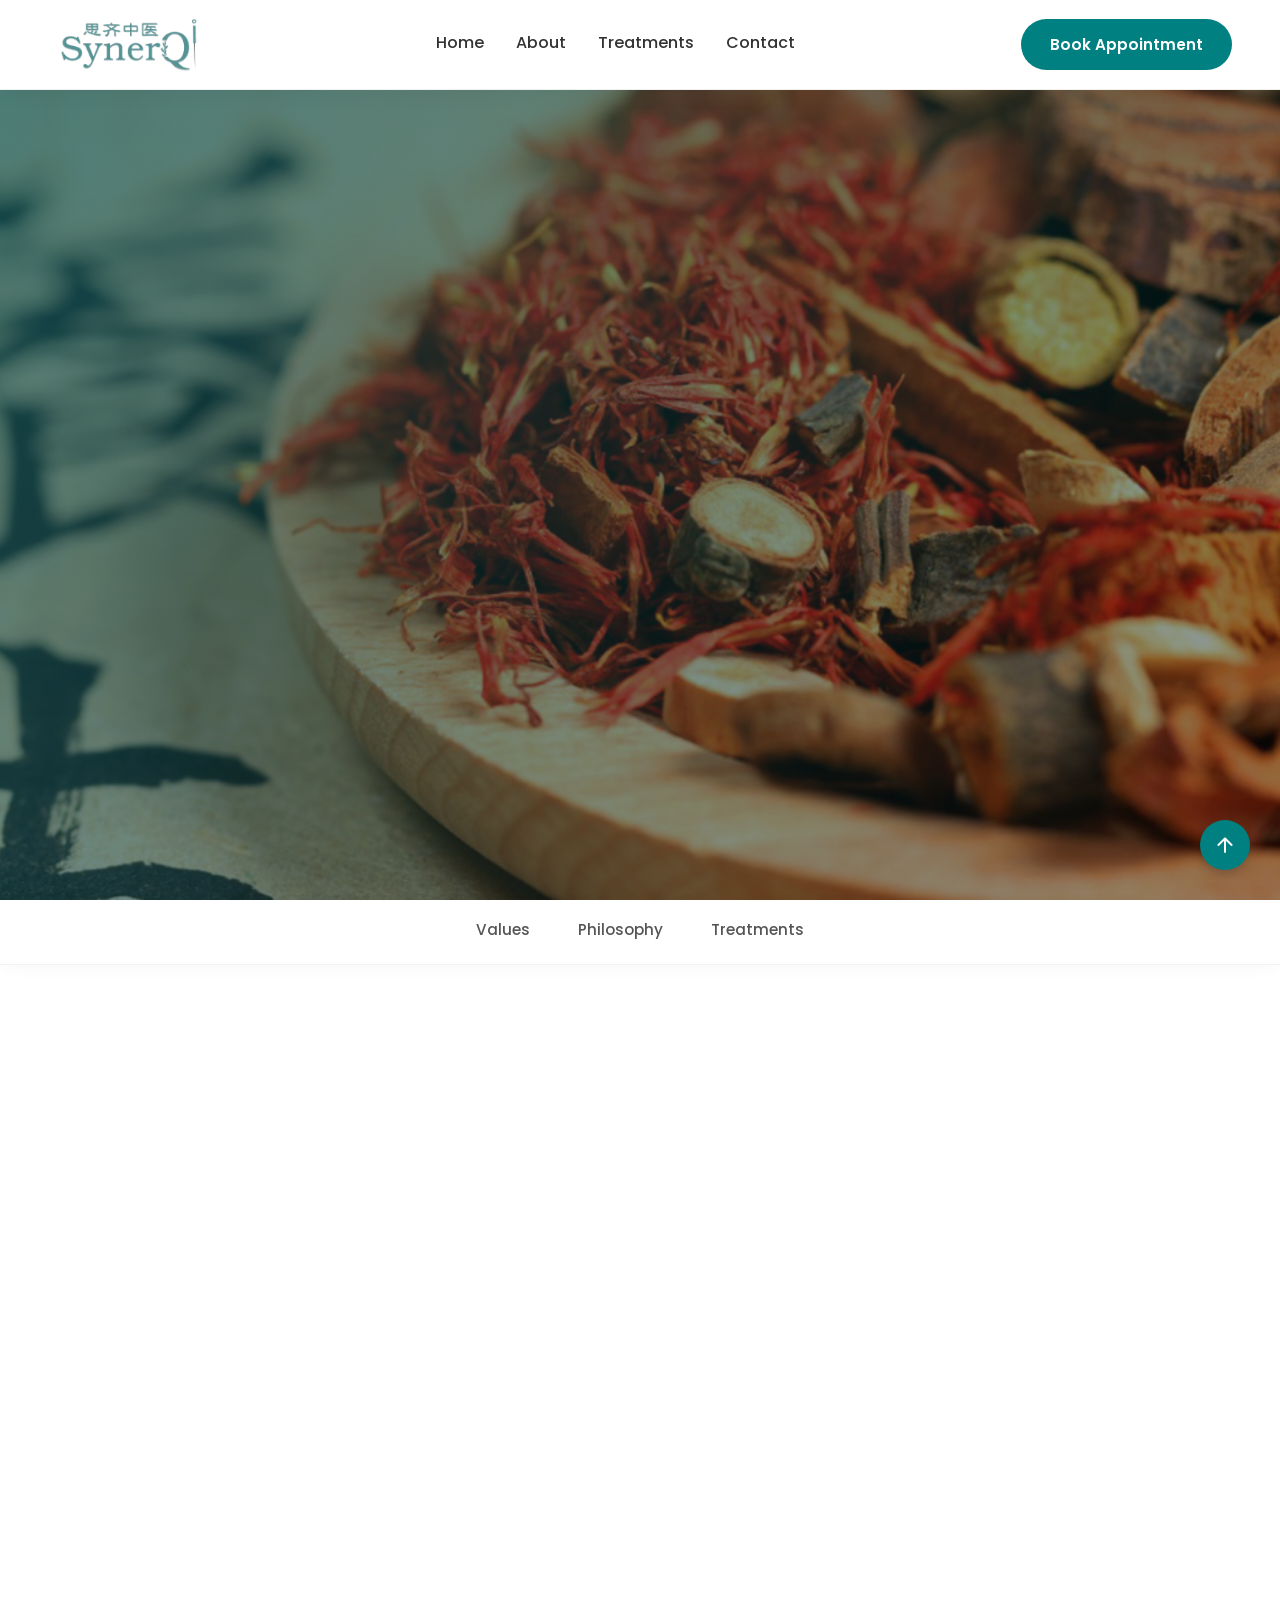
==== commit 0b9a1c22: "Update and rename index.php to index.html" ====
--- a/index.html
+++ b/index.html
@@ -224,7 +224,7 @@
     <div id="bookingModal" class="modal-overlay">
         <div class="modal-wrapper">
             <div class="mobile-modal-header">
-                <h4>Book Appointment</h4>
+                <h4>Complete Request</h4>
                 <span class="material-icons-round close-btn-mobile" onclick="closeModal()">close</span>
             </div>
             <div class="modal-grid">
@@ -249,7 +249,7 @@
                 <div class="modal-form-section">
                     <div class="form-header-desktop">
                         <h3>Complete Request</h3>
-                        <span class="material-icons-round close-icon-desktop" onclick="closeModal()">close</span>
+                        <span class="material-icons-round close-btn-desktop" onclick="closeModal()">close</span>
                     </div>
                     <form id="modalBookingForm" action="process_booking.php" method="POST">
                         <div class="form-group">
@@ -345,7 +345,7 @@
                             <div class="legal-popup">
                                 <div class="legal-header">
                                     <h3>Terms & Services</h3>
-                                    <button type="button" class="legal-close-icon" onclick="closeLegalModal()">close</button>
+                                    <span class="material-icons-round close-legal" onclick="closeLegalModal()">close</span>
                                 </div>
                                 <div class="legal-body">
                                     <h4>1. Medical Disclaimer</h4>
@@ -360,9 +360,9 @@
                                     <h4>4. Patient Conduct</h4>
                                     <p>We maintain a respectful and safe clinical environment. Service may be refused if behavior disrupts patient care or clinic operations.</p>
                                 
-                                    <div class="full-terms-wrapper">
-                                        <a href="about.php#terms" class="full-terms-link">See Full Details</a>
-                                    </div>
+                                    <button type="button" class="terms-trigger-btn nav-style-button" onclick="window.location.href='about.html#terms'">
+                                        See Full Details
+                                    </button>
                                 </div>
                                 <button type="button" class="legal-confirm-btn" onclick="closeLegalModal()">I Understand</button>
                             </div>
@@ -380,128 +380,7 @@
     </div>
 
     <script src="script/bookapp.js" type="text/javascript"></script>
-    <script>
-        let scrollToTopButton = document.getElementById("scrollToTopBtn");
-        window.onscroll = function() { 
-            if (document.body.scrollTop > 200 || document.documentElement.scrollTop > 200) {
-                scrollToTopButton.style.display = "flex";
-            } else {
-                scrollToTopButton.style.display = "none";
-            }
-        };
-        scrollToTopButton.onclick = function() { window.scrollTo({ top: 0, behavior: 'smooth' }); }
-
-        const hamburgerBtn = document.getElementById('hamburgerMenu');
-        const hamburgerIcon = document.getElementById('hamburgerIcon');
-        const mainNav = document.getElementById('mainNav');
-        const ctaButton = document.getElementById('ctaButton');
-        const header = document.querySelector('header');
-
-        function toggleMenu(event) {
-            if(event) event.stopPropagation();
-            
-            const isOpen = mainNav.classList.contains('open');
-            
-            if (isOpen) {
-                closeMenu();
-            } else {
-                openMenu();
-            }
-        }
-        
-        function openMenu() {
-            mainNav.classList.add('open');
-            hamburgerBtn.classList.add('active');
-            hamburgerIcon.innerText = "close"; 
-        }
-        
-        function closeMenu() {
-            mainNav.classList.remove('open');
-            hamburgerBtn.classList.remove('active');
-            hamburgerIcon.innerText = "menu";
-        }
-
-        hamburgerBtn.onclick = toggleMenu;
-        
-        // Close menu when clicking outside of it
-        document.addEventListener('click', function(event) {
-            const isClickInsideNav = mainNav.contains(event.target);
-            const isClickOnHamburger = hamburgerBtn.contains(event.target);
-            const isMenuOpen = mainNav.classList.contains('open');
-            
-            if (isMenuOpen && !isClickInsideNav && !isClickOnHamburger) {
-                closeMenu();
-            }
-        });
-
-        const navLinks = mainNav.querySelectorAll('a');
-        navLinks.forEach(link => {
-            link.addEventListener('click', closeMenu);
-        });
-
-        const fadeElements = document.querySelectorAll('.fade-in');
-        const fadeInOnScroll = () => {
-            fadeElements.forEach(element => {
-                const elementTop = element.getBoundingClientRect().top;
-                const windowHeight = window.innerHeight;
-                if (elementTop < windowHeight - 80) {
-                    element.classList.add('visible');
-                }
-            });
-        };
-        window.addEventListener('scroll', fadeInOnScroll);
-        fadeInOnScroll(); 
-
-        const modal = document.getElementById('bookingModal');
-        const modalImg = document.getElementById('modalImg');
-        const modalTitle = document.getElementById('modalTitle');
-        const modalPrice = document.getElementById('modalPrice');
-        const serviceSelect = document.getElementById('serviceSelect');
-        const dateInput = document.getElementById('bookingDate');
-        const today = new Date().toISOString().split('T')[0];
-        dateInput.setAttribute('min', today);
-
-        function getScrollbarWidth() {
-            return window.innerWidth - document.documentElement.clientWidth;
-        }
-
-        window.openGeneralModal = function() {
-            const scrollbarWidth = getScrollbarWidth();
-            document.body.style.paddingRight = `${scrollbarWidth}px`;
-            
-            // FIX: Changed back to 'flex' so it centers properly on screen
-            modal.style.display = 'flex'; 
-            
-            setTimeout(() => modal.classList.add('active'), 10);
-            
-            // Stops background from scrolling
-            document.body.style.overflow = 'hidden'; 
-            
-            // Forces the form to start at the top when opened
-            const formSection = document.querySelector('.modal-form-section');
-            if (formSection) formSection.scrollTop = 0;
-        }
-
-        window.closeModal = function() {
-            modal.classList.remove('active');
-            setTimeout(() => { 
-                modal.style.display = 'none'; 
-                document.body.style.overflow = 'auto';
-                document.body.style.paddingRight = '0px';
-            }, 300);
-        }
-
-        modal.addEventListener('click', e => { if(e.target === modal) closeModal(); });
-        
-        document.getElementById('modalBookingForm').addEventListener('submit', function(e) {
-            // e.preventDefault();
-            const service = document.getElementById('serviceSelect').value;
-            const name = document.getElementById('userName').value;
-            const date = document.getElementById('bookingDate').value;
-            // window.location.href = `mailto:emantablizo520@gmail.com?subject=Booking: ${service}&body=Name: ${name}%0D%0ADate: ${date}`;
-            closeModal();
-        });
-    </script>
+    <script src="script/navbar.js" type="text/javascript">></script>
 </body>
 </html>
 
--- a/design/bookapp.css
+++ b/design/bookapp.css
@@ -36,6 +36,31 @@
     display: flex;
     flex-direction: column;
     gap: 20px;
+}
+
+/* --- Main Modal Desktop Close Button --- */
+.form-header-desktop {
+    display: flex;
+    justify-content: space-between;
+    align-items: center;
+    margin-bottom: 25px;
+    padding-bottom: 15px;
+    border-bottom: 1px solid #eee;
+}
+.close-btn-desktop {
+    cursor: pointer;
+    color: #999;
+    padding: 8px;
+    border-radius: 50%;
+    transition: all 0.3s cubic-bezier(0.4, 0, 0.2, 1);
+    display: flex;
+    align-items: center;
+    justify-content: center;
+}
+.close-btn-desktop:hover {
+    background: #f0f8f8;
+    color: #008080;
+    transform: rotate(90deg); /* The premium rotation effect */
 }
 
 /* ==========================================================================
@@ -187,9 +212,15 @@
     padding: 5px 10px;
     font-size: 0.95rem;
     font-weight: 600;
-    color: #008080;
+    color:#006666;
     text-decoration: underline;
     cursor: pointer;
+    transition: transform 0.3s ease, color 0.3s ease;
+    display: inline-block;
+}
+.terms-trigger-btn:hover {
+    color:#008080;
+    transform: scale(1.1);
 }
 .legal-overlay {
     display: none;
@@ -215,6 +246,98 @@
     overflow-y: auto;
     text-align: left;
 }
+.legal-header {
+    display: flex;
+    justify-content: space-between;
+    align-items: center;
+    margin-bottom: 20px;
+}
+.legal-header h3 {
+    color: #006666;
+    font-size: 1.5rem;
+}
+.legal-header h3 {
+    font-size: 1.2rem;
+}
+.legal-body {
+    max-height: 250px;
+    overflow-y: auto;
+    margin-bottom: 25px;
+}
+/* Close Button */
+.close-legal {
+    cursor: pointer;
+    color: #999;
+    padding: 5px;
+    border-radius: 50%;
+    transition: all 0.2s ease;
+}
+.close-legal:hover {
+    background: #f0f8f8;
+    color: #008080;
+    transform: rotate(90deg); 
+}
+/* See Full Details */
+.nav-style-button {
+    background: none;
+    border: none;
+    font-family: 'Poppins', sans-serif;
+    font-size: 0.9rem;
+    font-weight: 500;
+    color: #222;
+    padding: 8px 15px;
+    cursor: pointer;
+    transition: all 0.3s ease;
+    /* Centering Logic */
+    display: flex;
+    flex-direction: column; /* Stack text and underline */
+    align-items: center;    /* Center them horizontally */
+    margin: 0 auto;         /* Center the button itself in its container */
+    text-decoration: none;
+    position: relative;     /* Anchor for the underline */
+}
+
+.nav-style-button:hover {
+    color: #008080;
+    background-color: rgba(0, 128, 128, 0.05);
+    border-radius: 8px;
+}
+
+/* Underline Animation */
+.nav-style-button::after {
+    content: '';
+    display: block;
+    width: 0;
+    height: 2px;
+    background: #008080;
+    transition: width 0.3s ease;
+    position: absolute;
+    bottom: 5px; 
+    left: 50%;
+    transform: translateX(-50%);
+}
+.nav-style-button:hover::after {
+    width: 60%; /* Adjust this to control how long the line is under the text */
+}
+/* I Understand */
+.legal-confirm-btn {
+    width: 100%;
+    background:#006666;
+    color: white;
+    border: none;
+    padding: 10px;
+    border-radius: 5px;
+    cursor: pointer;
+    transition: all 0.3s ease;
+    display: inline-block;
+    font-size: 1rem;
+}
+.legal-confirm-btn:hover {
+    width: 100%;
+    background:#008080;
+    font-size: 1.1rem;
+}
+
 /* ==========================================================================
    5. ACTION BUTTONS
    ========================================================================== */
@@ -229,10 +352,12 @@
     font-weight: 600;
     cursor: pointer;
     transition: all 0.3s ease;
+    font-size: 1rem;
 }
 .submit-request-btn:hover {
     opacity: 0.9;
     background-color: #008080;
+    font-size: 1.1rem;
 }
 /* ==========================================================================
    6. RESPONSIVE QUERIES (CONSOLIDATED)
@@ -250,10 +375,49 @@
 
 /* C. Mobile Phones & Small Tablets (Max 768px) */
 @media (max-width: 768px) {
+    .form-header-desktop { display: none !important; }
     .desktop-only { display: none !important; }
     .modal-grid {
         grid-template-columns: 1fr;
         max-height: 90vh;
+    }
+    /* Mobile Header & Close Button Translation */
+    .mobile-modal-header {
+        display: flex;
+        justify-content: space-between;
+        align-items: center;
+        padding: 15px 20px;
+        background: #fff;
+        border-bottom: 1px solid #eee;
+        position: sticky;
+        top: 0;
+        z-index: 10;
+    }
+
+    .mobile-modal-header h4 {
+        margin: 0;
+        color: #000000;
+        font-size: 1.5rem;
+        font-weight: 700;
+    }
+
+    .close-btn-mobile {
+        cursor: pointer;
+        color: #999;
+        padding: 5px;
+        border-radius: 50%;
+        transition: all 0.3s cubic-bezier(0.4, 0, 0.2, 1);
+        display: flex;
+        align-items: center;
+        justify-content: center;
+    }
+
+    /* Applying the premium rotation and color shift to mobile */
+    .close-btn-mobile:active, 
+    .close-btn-mobile:hover {
+        background: #f0f8f8;
+        color: #008080;
+        transform: rotate(90deg);
     }
     .modal-context-info {
         align-items: center;
@@ -272,6 +436,66 @@
         max-height: none;
         padding: 25px;
     }
+    .form-row {
+        display: flex;
+        flex-direction: column;
+        gap: 0; 
+    }
+    .form-row .form-group {
+        width: 100%; 
+    }
+    /* Terms & Services Complete Mobile Style */
+    .terms-container {
+        margin-top: 10px;
+        display: flex;
+        flex-direction: column;
+        align-items: center; 
+        gap: 15px; 
+        width: 100%;
+    }
+    .terms-row {
+        display: flex;
+        align-items: center;
+        justify-content: center;
+        gap: 8px;
+    }
+    /* Terms Trigger Button*/
+    .terms-trigger-btn {
+        background: none;
+        border: none;
+        padding: 5px 10px;
+        font-size: 0.9rem; 
+        font-weight: 600;
+        color: #008080;
+        cursor: pointer;
+    }
+    .legal-overlay {
+        display: none;
+        position: fixed;
+        top: 0; left: 0;
+        width: 100%; height: 100%;
+        background: rgba(0, 0, 0, 0.75);
+        z-index: 10000;
+        align-items: center;
+        justify-content: center;
+        backdrop-filter: blur(5px);
+    }
+    .legal-overlay.active { 
+        display: flex; 
+    }
+    .legal-popup {
+        background: #ffffff;
+        width: 90%;
+        max-width: 450px;
+        padding: 25px; /* Better spacing for mobile thumbs */
+        border-radius: 15px;
+        box-shadow: 0 10px 30px rgba(0,0,0,0.3);
+    }
+    .legal-body {
+        max-height: 300px;
+        overflow-y: auto;
+        text-align: left;
+    }
 }
 
 /* D. Animations */
@@ -280,4 +504,59 @@
     to { opacity: 1; transform: translateY(0); }
 }
 .checkbox-list::-webkit-scrollbar { width: 6px; }
-.checkbox-list::-webkit-scrollbar-thumb { background: #ddd; border-radius: 10px; }+.checkbox-list::-webkit-scrollbar-thumb { background: #ddd; border-radius: 10px; }
+
+/* ==========================================================================
+   ABOUT PAGE LEGAL SECTION (ISOLATED)
+   ========================================================================== */
+
+.about-legal-header {
+    display: flex;
+    flex-direction: column; /* This forces the vertical stack */
+    align-items: center;    /* Centers everything horizontally */
+    text-align: center;
+    margin-bottom: 50px;    /* Space before the content starts */
+}
+
+/* "Legal Framework" Label */
+.about-legal-label {
+    font-family: 'Poppins', sans-serif;
+    font-size: 0.85rem;
+    text-transform: uppercase;
+    letter-spacing: 2px;
+    color: #c5a059; /* Your signature Gold */
+    font-weight: 700;
+    margin-bottom: 12px;
+    display: block;
+}
+
+/* "Terms of Service..." Title */
+.about-legal-title {
+    font-family: 'Playfair Display', serif;
+    font-size: 2.8rem; /* Larger for the full page view */
+    color: #008080;    /* Your signature Teal */
+    margin: 0 0 25px 0;
+    line-height: 1.2;
+}
+
+/* The Info Divider Line */
+.about-legal-divider {
+    height: 3px;
+    width: 120px;
+    /* 30% Teal accent, 70% light grey line */
+    background:#c5a059;
+    margin: 0 auto; /* Keeps the line centered */
+}
+
+/* Legal Content */
+.legal-content {
+    max-width: 800px;
+    margin: 0 auto;
+}
+
+.legal-block h3 {
+    color: #008080;
+    font-family: 'Poppins', sans-serif;
+    margin-bottom: 15px;
+    font-size: 1.3rem;
+}
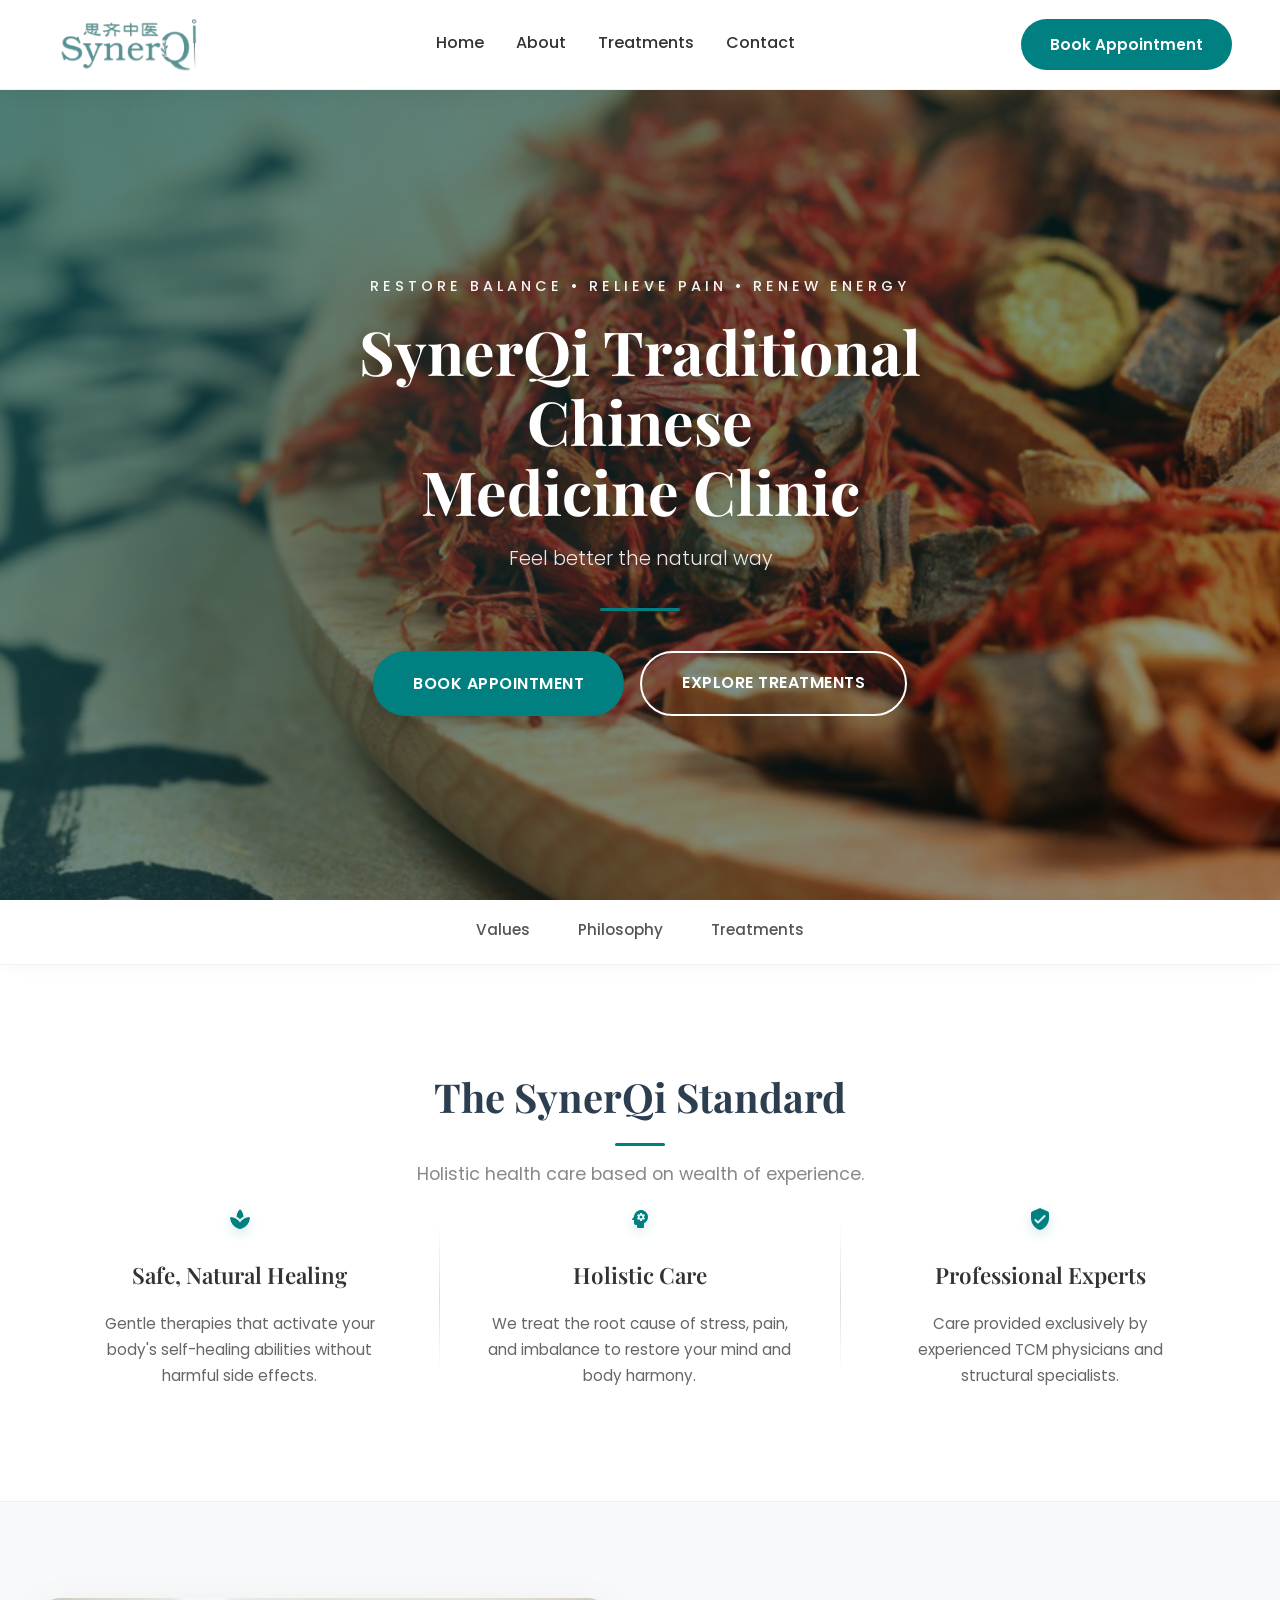
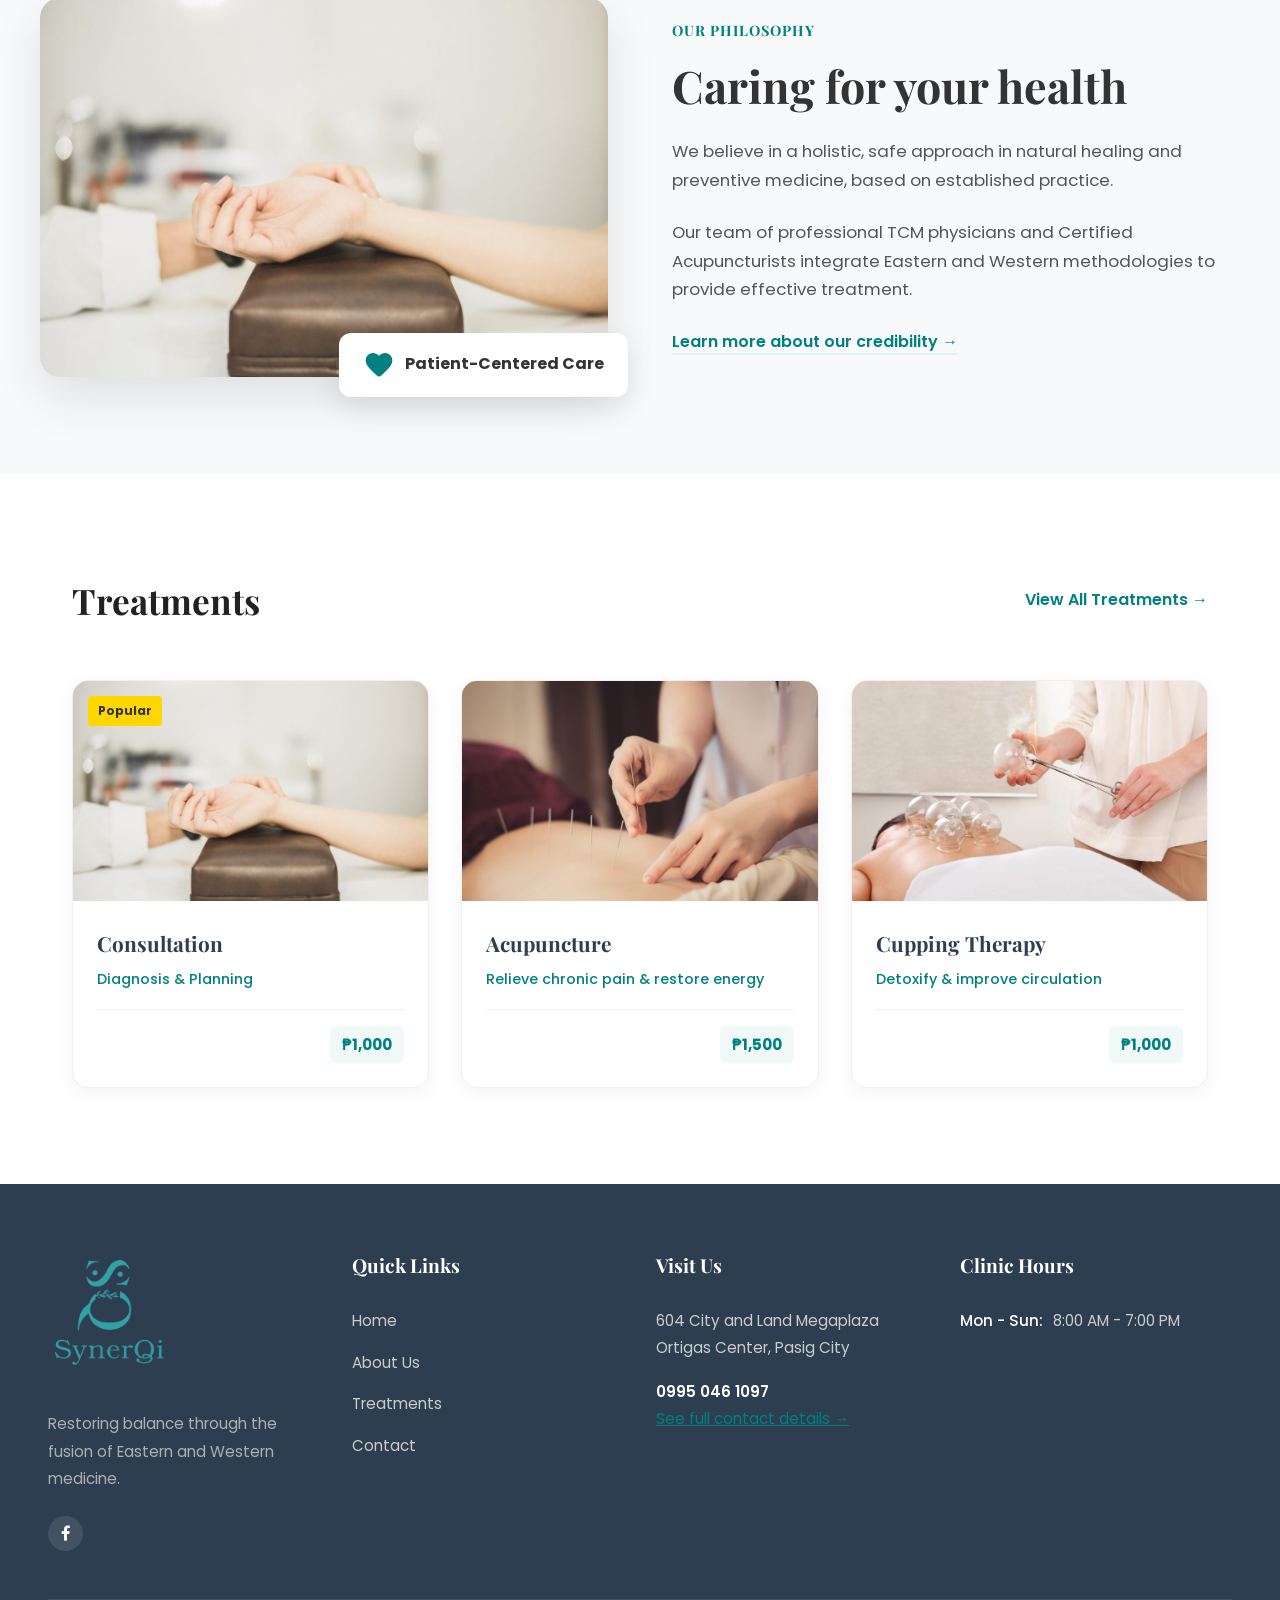
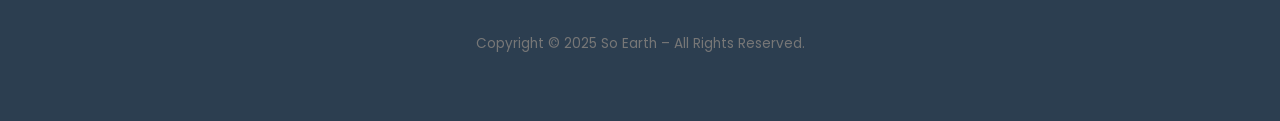
==== commit a018d5bb: "Update index.html" ====
--- a/index.html
+++ b/index.html
@@ -47,7 +47,7 @@
                     
                     <div class="hero-actions">
                         <button class="btn btn-primary pulse-anim" onclick="openGeneralModal()">Book Appointment</button>
-                        <a href="services.php" class="btn btn-secondary">Explore Treatments</a>
+                        <a href="services.html" class="btn btn-secondary">Explore Treatments</a>
                     </div>
                 </div>
             </div>
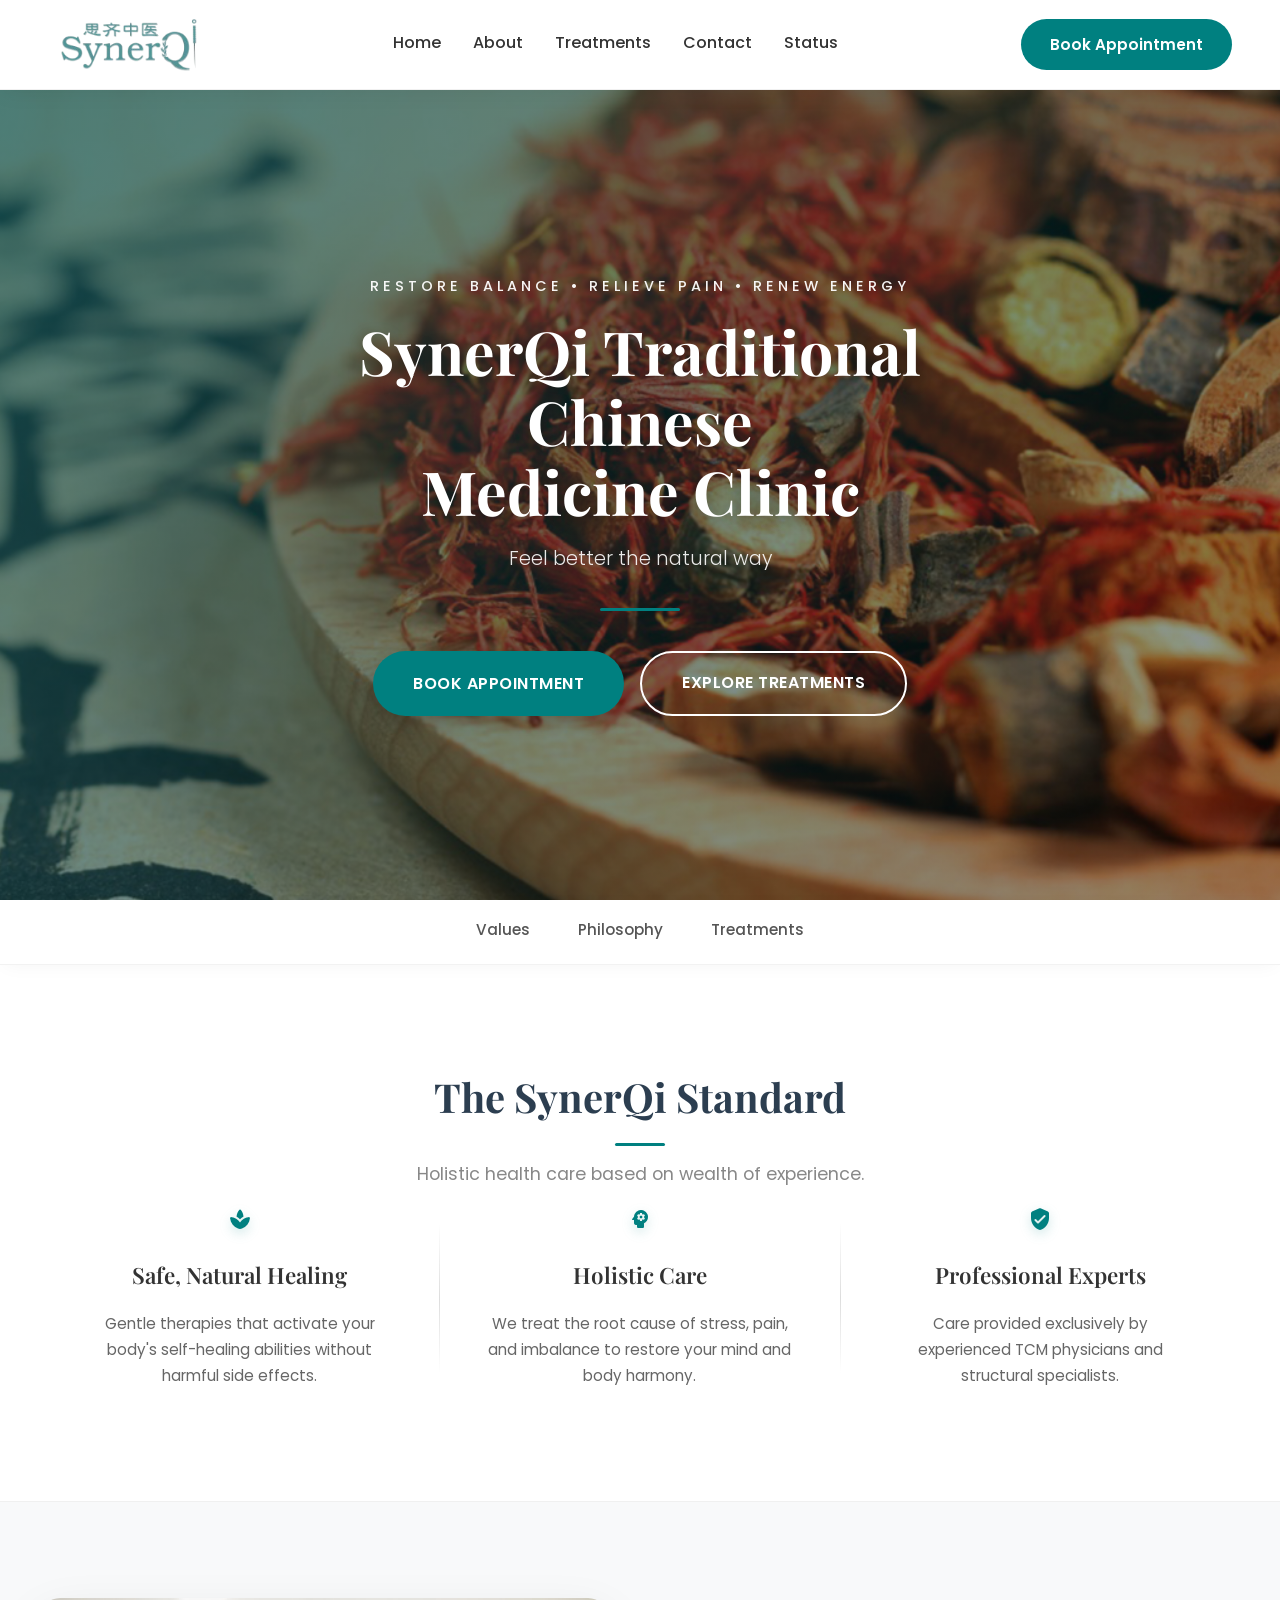
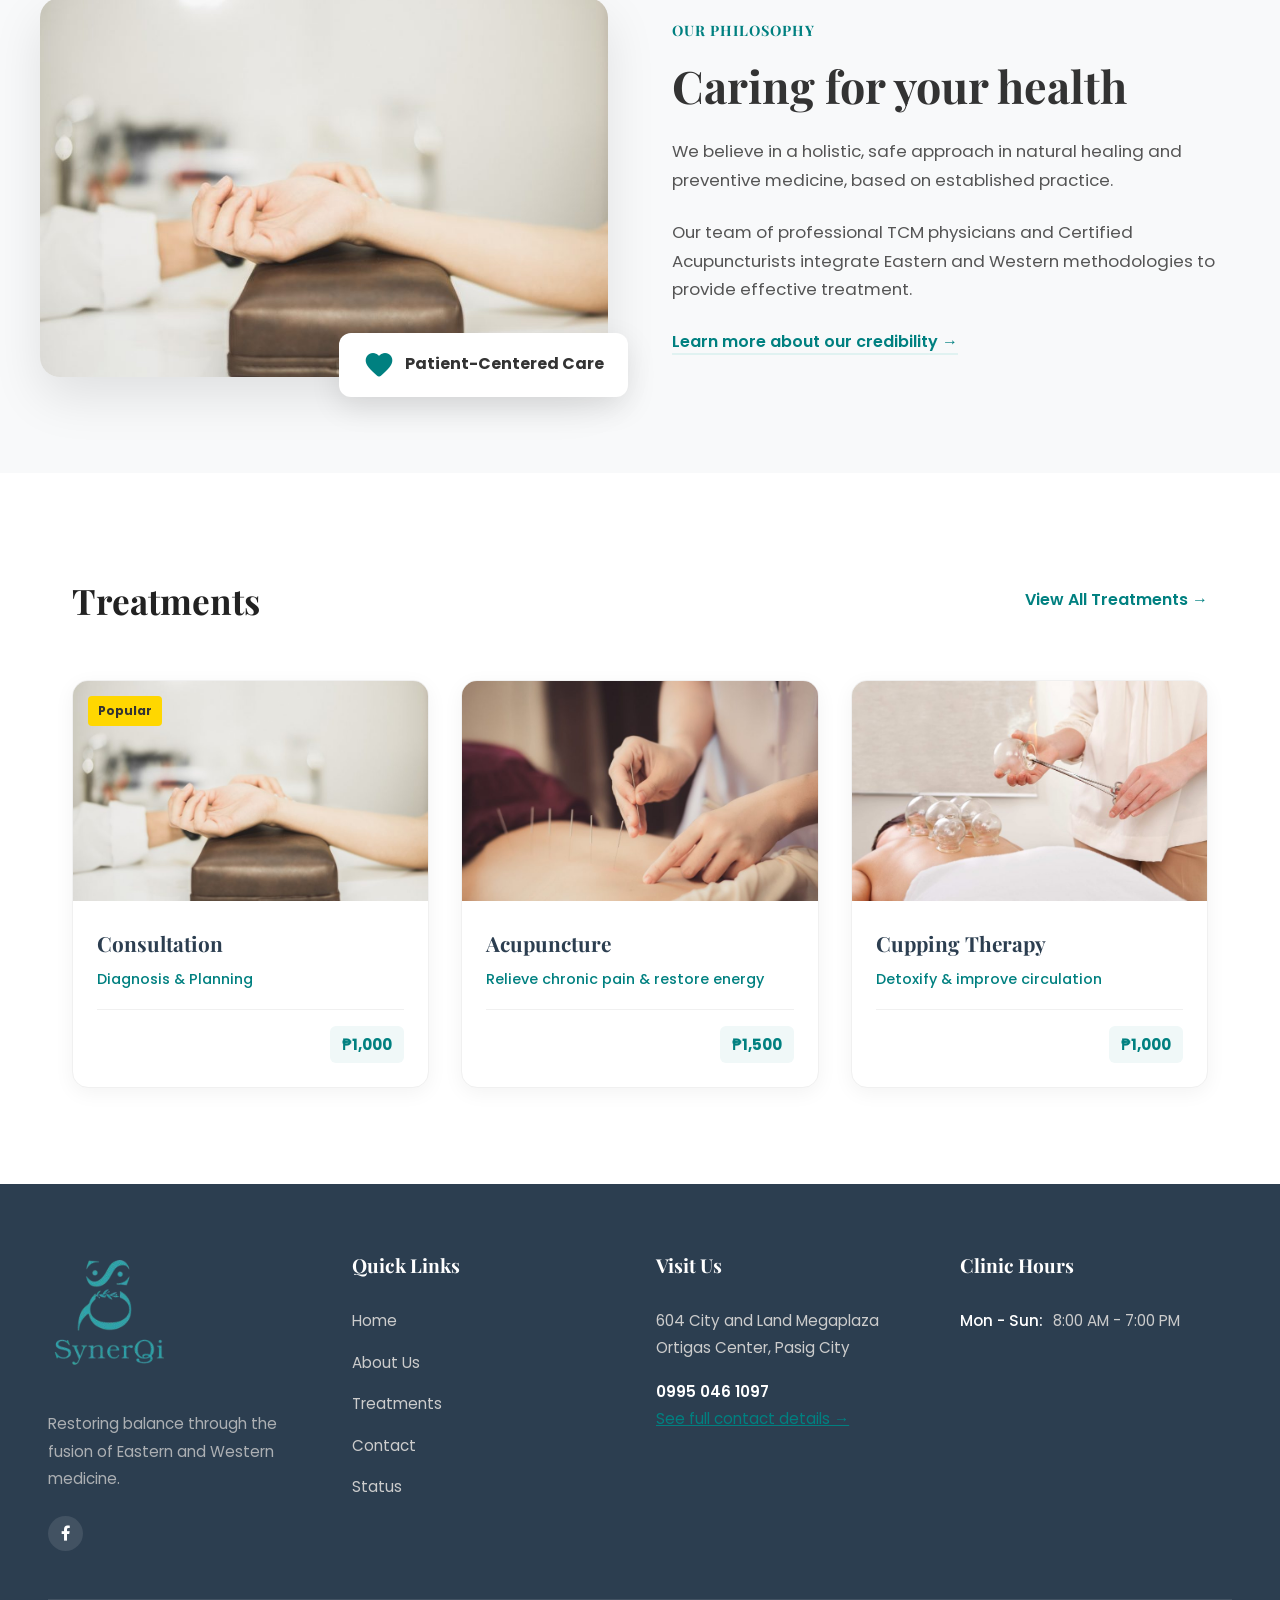
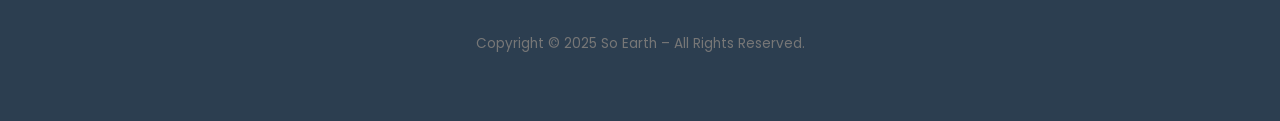
==== commit 0fdd9f77: "Update and rename index.php to index.html" ====
--- a/index.html
+++ b/index.html
@@ -24,6 +24,7 @@
                 <li><a href="about.html">About</a></li>
                 <li><a href="services.html">Treatments</a></li>
                 <li><a href="contact.html">Contact</a></li>
+                <li><a href="appointmentstatus.html">Status</a></li>
             </ul>
         </nav>
         
@@ -180,7 +181,7 @@
                     <a href="#" aria-label="Facebook"><i class="fab fa-facebook-f"></i></a>
                 </div>
             </div>
-
+            
             <div class="footer-column">
                 <h4>Quick Links</h4>
                 <ul class="footer-links">
@@ -188,6 +189,7 @@
                     <li><a href="about.html">About Us</a></li>
                     <li><a href="services.html">Treatments</a></li>
                     <li><a href="contact.html">Contact</a></li>
+                    <li><a href="appointmentstatus.html">Status</a></li>
                 </ul>
             </div>
 
@@ -221,13 +223,17 @@
         <span class="material-icons-round">arrow_upward</span>
     </button>
     
+    <!-- CTA BUTTON POP UP FORM -->
     <div id="bookingModal" class="modal-overlay">
         <div class="modal-wrapper">
             <div class="mobile-modal-header">
                 <h4>Complete Request</h4>
                 <span class="material-icons-round close-btn-mobile" onclick="closeModal()">close</span>
             </div>
+
             <div class="modal-grid">
+
+                <!-- LEFT -->
                 <div class="modal-context-info">
                     <div class="info-label">Current Total</div>
                     <p class="info-value" id="cartTotal">₱0</p>
@@ -245,13 +251,16 @@
                         </details>
                     </div>
                 </div>
-                
+
+                <!-- CENTER (FORM) -->
                 <div class="modal-form-section">
                     <div class="form-header-desktop">
                         <h3>Complete Request</h3>
                         <span class="material-icons-round close-btn-desktop" onclick="closeModal()">close</span>
                     </div>
-                    <form id="modalBookingForm" action="process_booking.php" method="POST">
+
+                    <form id="modalBookingForm" action="database/process_booking.html" method="POST">
+
                         <div class="form-group">
                             <label>Treatments</label>
                             <div class="custom-select-wrapper">
@@ -307,14 +316,29 @@
                             <label>Full Name</label>
                             <input type="text" id="userName" placeholder="Enter your name" required name="userName">
                         </div>
+
+                        <!-- Mobile only -->
+                        <div class="mobile-only">
+                            <div class="form-group">
+                                <label>Patient Vitals</label>
+                                <textarea name="patient_vitals" placeholder="BP, Temp, etc..." rows="2"></textarea>
+                            </div>
+                            <div class="form-group">
+                                <label>Patient Concern</label>
+                                <textarea name="patient_concern" placeholder="Symptoms..." rows="2"></textarea>
+                            </div>
+                        </div>
+
                         <div class="form-group">
                             <label>Email Address</label>
                             <input type="email" id="userEmail" placeholder="email@example.com" required name="userEmail">
                         </div>
+
                         <div class="form-group">
                             <label>Phone Number</label>
                             <input type="tel" id="userPhone" placeholder="0912 345 6789" required name="userPhone">
                         </div>
+
                         <div class="form-row">
                             <div class="form-group">
                                 <label>Date</label>
@@ -341,7 +365,7 @@
                             </div>
                         </div>
 
-                        <div id="legalModal" class="legal-overlay">
+			            <div id="legalModal" class="legal-overlay">
                             <div class="legal-popup">
                                 <div class="legal-header">
                                     <h3>Terms & Services</h3>
@@ -367,20 +391,62 @@
                                 <button type="button" class="legal-confirm-btn" onclick="closeLegalModal()">I Understand</button>
                             </div>
                         </div>
-                        
+
                         <button type="submit" class="submit-request-btn">
                             Confirm Request
                         </button>
+
                         <input type="hidden" name="totalAmount" id="totalAmountInput" value="0">
                         <input type="hidden" name="selectedServicesList" id="servicesListInput" value="">
                     </form>
                 </div>
+
+                <!-- RIGHT (CORRECT POSITION NOW) -->
+                <div class="modal-patient-notes desktop-only">
+
+                    <div class="notes-group">
+                        <label>Patient Vitals</label>
+                        <textarea 
+                            name="patient_vitals"
+                            id="patientVitals"
+                            form="modalBookingForm"
+                            placeholder="Blood Pressure, Heart Rate, Temperature..."
+                        ></textarea>
+                    </div>
+
+                    <div class="notes-group">
+                        <label>Patient Concern</label>
+                        <textarea 
+                            name="patient_concern"
+                            id="patientConcern"
+                            form="modalBookingForm"
+                            placeholder="Describe symptoms, pain, concerns..."
+                        ></textarea>
+                    </div>
+
+                </div>
+
             </div>
         </div>
     </div>
 
+    <div id="validationNoticeModal" class="notice-overlay">
+        <div class="notice-box">
+            <div class="notice-header">
+                <span class="material-icons-round notice-icon">assignment_late</span>
+                <h4 id="noticeTitle">Information Required</h4>
+            </div>
+            <div class="notice-body">
+                <p id="noticeMessage">Please fill out the missing medical details before proceeding.</p>
+            </div>
+            <div class="notice-footer">
+                <button type="button" id="noticeConfirmBtn" class="notice-btn">Go to Field</button>
+            </div>
+        </div>
+    </div>
+
     <script src="script/bookapp.js" type="text/javascript"></script>
-    <script src="script/navbar.js" type="text/javascript">></script>
+    <script src="script/navbar.js" type="text/javascript"></script>
 </body>
 </html>
 
--- a/design/bookapp.css
+++ b/design/bookapp.css
@@ -1,70 +1,187 @@
 /* ==========================================================================
-   1. MAIN MODAL LAYOUT & GRID
+   CTA BOOKING MODAL - ADJUSTED EXACTLY FOR YOUR HTML STRUCTURE
+   ========================================================================== */
+
+/* OVERLAY */
+.modal-overlay {
+    display: none;
+    position: fixed;
+    inset: 0;
+
+    width: 100vw;
+    height: 100vh;
+
+    background: rgba(15, 23, 42, 0.65);
+    backdrop-filter: blur(8px);
+
+    z-index: 9999;
+
+    justify-content: center;
+    align-items: center;
+
+    padding: 20px;
+    box-sizing: border-box;
+
+    overflow-y: auto;
+}
+
+.modal-overlay.active {
+    display: flex;
+}
+
+/* WRAPPER */
+.modal-wrapper {
+    width: auto !important;
+    max-width: none !important;
+
+    display: flex;
+    justify-content: center;
+    align-items: center;
+
+    padding: 0;
+    margin: 0;
+}
+
+/* ==========================================================================
+   MOBILE HEADER
+   ========================================================================== */
+.mobile-modal-header {
+    display: none;
+}
+
+/* ==========================================================================
+   MAIN 3 PANEL GRID
    ========================================================================== */
 .modal-grid {
     display: grid;
-    grid-template-columns: 270px 1fr; 
-    gap: 0;
-    align-items: stretch;
-    width: 100%;
-    max-width: 1100px;
-    background: #fff;
-    border-radius: 15px;
+
+    /* Left is fixed, Right is fixed, Center fills the rest */
+    grid-template-columns: 270px 680px 350px;
+
+    width: 95vw;
+    max-width: 1300px;
+    height: 88vh;
+    max-height: 950px;
+    background: #ffffff;
+    border-radius: 24px;
     overflow: hidden;
-}
+    box-shadow: 0 30px 60px rgba(0,0,0,0.25);
+    box-sizing: border-box;
+}
+
+/* ==========================================================================
+   LEFT PANEL
+   ========================================================================== */
 .modal-context-info {
-    padding: 40px 30px;
-    background: #f8fbfb;
-    border-left: 5px solid #008080;
-    border-right: 1px solid #eee;
-    width: 100%;
-    height: 100%;
+    background: linear-gradient(180deg, #c4e1e1 0%, #d7ecec 100%);
+    padding: 50px 20px;
+
+    display: flex;
+    flex-direction: column;
+
+    border-right: 1px solid rgba(0,0,0,0.05);
+
+    overflow-y: auto;
+
+    min-width: 0;
+    min-height: 0;
+
     box-sizing: border-box;
+}
+
+/* ==========================================================================
+   CENTER PANEL
+   ========================================================================== */
+.modal-form-section {
+    background: #ffffff;
+    padding: 40px;
+
+    overflow-y: auto;
+
+    min-width: 0;
+    min-height: 0;
+
+    width: 100%;
+
+    box-sizing: border-box;
+}
+
+/* ==========================================================================
+   RIGHT PANEL
+   ========================================================================== */
+.modal-patient-notes {
+    background: #f9fbfb;
+    padding: 50px 20px;
+
     display: flex;
     flex-direction: column;
-}
-.modal-form-section {
-    padding: 40px;
-    background: #fff;
-    max-height: 80vh; 
-    overflow-y: auto; 
-    width: 100%;
+    gap: 24px;
+
+    border-left: 1px solid #e5e7eb;
+
+    overflow-y: auto;
+
+    min-width: 0;
+    min-height: 0;
+
+    width: 100%;
+
     box-sizing: border-box;
 }
-#modalBookingForm {
-    width: 100%;
-    display: flex;
-    flex-direction: column;
-    gap: 20px;
-}
-
-/* --- Main Modal Desktop Close Button --- */
+
+/* ==========================================================================
+   FORM HEADER
+   ========================================================================== */
 .form-header-desktop {
     display: flex;
     justify-content: space-between;
     align-items: center;
+
     margin-bottom: 25px;
     padding-bottom: 15px;
+
     border-bottom: 1px solid #eee;
 }
+
 .close-btn-desktop {
     cursor: pointer;
     color: #999;
     padding: 8px;
     border-radius: 50%;
-    transition: all 0.3s cubic-bezier(0.4, 0, 0.2, 1);
+
+    transition: all 0.3s ease;
+
     display: flex;
     align-items: center;
     justify-content: center;
 }
+
 .close-btn-desktop:hover {
     background: #f0f8f8;
     color: #008080;
-    transform: rotate(90deg); /* The premium rotation effect */
-}
-
-/* ==========================================================================
-   2. SIDEBAR CONTENT (Total & Chosen Treatments)
+    transform: rotate(90deg);
+}
+
+/* ==========================================================================
+   FORM STRUCTURE
+   ========================================================================== */
+#modalBookingForm {
+    width: 100%;
+
+    display: flex;
+    flex-direction: column;
+    gap: 20px;
+}
+
+/* DATE + TIME */
+.form-row {
+    display: grid;
+    grid-template-columns: 1fr 1fr;
+    gap: 20px;
+}
+
+/* ==========================================================================
+   LEFT PANEL INFO
    ========================================================================== */
 .info-label {
     color: #666;
@@ -73,13 +190,16 @@
     letter-spacing: 1px;
     margin-bottom: 5px;
     margin-top: 15px;
-}
+    font-weight: 600;
+}
+
 .info-value {
     color: #008080;
     font-size: 2.2rem;
     font-weight: 800;
     margin: 0;
 }
+
 .info-value-small {
     color: #333;
     font-size: 0.85rem;
@@ -88,28 +208,125 @@
     margin-top: 5px;
     flex-grow: 1;
 }
+
 .info-divider {
     height: 1px;
-    background: #e0e0e0;
+    background: rgba(255,255,255,0.85);
     margin: 15px 0;
-    width: 50%;
-}
-
-/* Desktop Dropdown List Styling */
+    width: 100%;
+}
+
+/* SERVICES LIST */
 #servicesList {
     margin-top: 10px;
     padding-left: 0;
     list-style: none;
 }
+
 #servicesList li {
     font-size: 0.85rem;
     padding: 4px 0;
-    border-bottom: 1px solid #eee;
+    border-bottom: 1px solid rgba(255,255,255,0.7);
     color: #444;
 }
+
 .no-services {
     color: #999 !important;
     border-bottom: none !important;
+}
+
+/* ==========================================================================
+   RIGHT PANEL NOTES
+   ========================================================================== */
+.notes-group {
+    display: flex;
+    flex-direction: column;
+    width: 100%;
+}
+
+.notes-group label {
+    font-family: 'Poppins', sans-serif;
+    font-size: 0.85rem;
+    font-weight: 700;
+    color: #0f766e;
+
+    margin-bottom: 10px;
+
+    text-transform: uppercase;
+    letter-spacing: 0.5px;
+}
+
+.notes-group textarea {
+    width: 100%;
+    max-width: 100%;
+
+    min-height: 220px;
+
+    resize: vertical;
+
+    padding: 16px;
+
+    border-radius: 14px;
+    border: 1.5px solid #d1d5db;
+
+    background: #ffffff;
+
+    font-family: 'Poppins', sans-serif;
+    font-size: 0.9rem;
+    color: #374151;
+    line-height: 1.6;
+
+    box-sizing: border-box;
+
+    transition: all 0.25s ease;
+}
+
+.notes-group textarea:focus {
+    outline: none;
+    border-color: #008080;
+    box-shadow: 0 0 0 4px rgba(0,128,128,0.10);
+}
+
+/* ==========================================================================
+   BUTTON
+   ========================================================================== */
+.submit-request-btn {
+    width: 100%;
+    padding: 14px;
+    margin-top: 20px;
+
+    background-color: #006666;
+    color: #ffffff;
+
+    border: none;
+    border-radius: 10px;
+
+    font-size: 1rem;
+    font-weight: 600;
+
+    cursor: pointer;
+    transition: all 0.3s ease;
+}
+
+.submit-request-btn:hover {
+    background-color: #008080;
+    transform: translateY(-2px);
+}
+
+/* ==========================================================================
+   SCROLLBAR
+   ========================================================================== */
+.modal-context-info::-webkit-scrollbar,
+.modal-form-section::-webkit-scrollbar,
+.modal-patient-notes::-webkit-scrollbar {
+    width: 6px;
+}
+
+.modal-context-info::-webkit-scrollbar-thumb,
+.modal-form-section::-webkit-scrollbar-thumb,
+.modal-patient-notes::-webkit-scrollbar-thumb {
+    background: #d1d5db;
+    border-radius: 10px;
 }
 
 /* ==========================================================================
@@ -360,151 +577,278 @@
     font-size: 1.1rem;
 }
 /* ==========================================================================
-   6. RESPONSIVE QUERIES (CONSOLIDATED)
-   ========================================================================== */
-
-/* A. Desktop & Large Laptops (1025px+) */
-@media (min-width: 1025px) {
-    .mobile-only { display: none !important; }
-}
-
-/* B. Tablets & Small Laptops (769px to 1024px) */
-@media (min-width: 769px) {
-    .mobile-only { display: none !important; }
-}
-
-/* C. Mobile Phones & Small Tablets (Max 768px) */
-@media (max-width: 768px) {
-    .form-header-desktop { display: none !important; }
-    .desktop-only { display: none !important; }
+   CUSTOM POPUP NOTICE (TEAL & GOLD THEME)
+   ========================================================================== */
+.notice-overlay {
+    display: none;
+    position: fixed;
+    inset: 0;
+    width: 100vw;
+    height: 100vh;
+    background: rgba(15, 23, 42, 0.75);
+    backdrop-filter: blur(8px);
+    z-index: 10000; /* Higher than the main booking modal */
+    justify-content: center;
+    align-items: center;
+    padding: 20px;
+    box-sizing: border-box;
+}
+
+.notice-overlay.active {
+    display: flex;
+}
+
+.notice-box {
+    background: #fff;
+    width: 100%;
+    max-width: 400px;
+    border-radius: 12px;
+    border-top: 5px solid #008080; /* Signature Teal */
+    box-shadow: 0 20px 25px -5px rgba(0, 0, 0, 0.15), 0 10px 10px -5px rgba(0, 0, 0, 0.04);
+    overflow: hidden;
+    animation: noticePop 0.3s cubic-bezier(0.34, 1.56, 0.64, 1);
+}
+
+@keyframes noticePop {
+    from {
+        transform: scale(0.9);
+        opacity: 0;
+    }
+    to {
+        transform: scale(1);
+        opacity: 1;
+    }
+}
+
+.notice-header {
+    padding: 24px 24px 12px 24px;
+    display: flex;
+    align-items: center;
+    gap: 12px;
+}
+
+.notice-icon {
+    color: #c5a059; /* Signature Gold */
+    font-size: 2rem !important;
+}
+
+.notice-header h4 {
+    font-family: 'Poppins', sans-serif;
+    font-size: 1.15rem;
+    font-weight: 600;
+    color: #008080;
+    margin: 0;
+}
+
+.notice-body {
+    padding: 0 24px 20px 24px;
+}
+
+.notice-body p {
+    font-family: 'Poppins', sans-serif;
+    font-size: 0.9rem;
+    color: #4b5563;
+    line-height: 1.6;
+    margin: 0;
+}
+
+.notice-footer {
+    padding: 16px 24px 24px 24px;
+    display: flex;
+    justify-content: flex-end;
+}
+
+.notice-btn {
+    font-family: 'Poppins', sans-serif;
+    background: #008080;
+    color: #fff;
+    border: none;
+    padding: 10px 24px;
+    font-size: 0.85rem;
+    font-weight: 600;
+    border-radius: 6px;
+    cursor: pointer;
+    transition: all 0.2s ease;
+    text-transform: uppercase;
+    letter-spacing: 0.5px;
+}
+
+.notice-btn:hover {
+    background: #006666;
+    transform: translateY(-1px);
+}
+
+
+/* ==========================================================================
+   VALIDATION HIGHLIGHT (GLOBAL/DESKTOP)
+   ========================================================================== */
+.terms-container.validation-highlight {
+    border: 1.5px solid #ef4444; /* Red border */
+    border-radius: 8px;
+    padding: 8px;
+    background-color: #fef2f2; /* Light red background tint */
+    box-shadow: 0 0 10px rgba(239, 68, 68, 0.2);
+    animation: shake-highlight 0.4s ease-in-out;
+    transition: all 0.3s ease;
+}
+
+/* Eye-catching shake animation for Desktop */
+@keyframes shake-highlight {
+    0%, 100% { transform: translateX(0); }
+    25% { transform: translateX(-6px); }
+    75% { transform: translateX(6px); }
+}
+
+
+/* ==========================================================================
+   RESPONSIVE TABLET + MOBILE
+   ========================================================================== */
+@media (max-width: 1024px) {
+    /* 1. Prevent the whole modal from scrolling - we scroll internal sections instead */
+    .modal-overlay {
+        overflow: hidden;
+        padding: 0;
+    }
+
+    .modal-wrapper {
+        width: 90vw !important;
+        height: 100vh !important;
+        display: flex;
+        flex-direction: column;
+        justify-content: flex-start;
+    }
+
+    .modal-grid {
+        display: flex;
+        flex-direction: column;
+        width: 100%;
+        height: 100%;
+        grid-template-columns: 1fr; /* Override grid */
+        overflow: hidden;
+    }
+
+    /* 2. FIX THE HEADER (HIDE THE DESKTOP ONE) */
+    .mobile-modal-header {
+        display: flex !important;
+        justify-content: space-between; /* This creates the gap between title and X */
+        align-items: center;
+        
+        padding: 20px 24px; /* Vertical gap of 20px, Horizontal gap of 24px */
+        background: #ffffff;
+        border-bottom: 1px solid #f1f5f9;
+        
+        flex-shrink: 0; /* Keeps it fixed at the top */
+        width: 100%;
+        box-sizing: border-box;
+    }
+
+    .mobile-modal-header h4 {
+        margin: 0;
+        font-size: 1.25rem;
+        font-weight: 700;
+        color: #1e293b;
+    }
+
+    .close-btn-mobile {
+        font-size: 24px;
+        color: #64748b;
+        cursor: pointer;
+        padding: 4px; /* Makes the click area larger */
+    }
+
+    .form-header-desktop {
+        display: none !important; /* Removes the 2nd header */
+    }
+
+    /* 3. THE FIXED TOP PANEL (Your specific design applied) */
+    .modal-context-info {
+        display: flex;
+        flex-direction: column;
+        flex-shrink: 0; /* Ensures it does NOT scroll */
+        
+        background: linear-gradient(180deg, #c4e1e1 0%, #d7ecec 100%);
+        padding: 30px 20px; /* Adjusted for mobile space */
+        text-align: center;
+        align-items: center;
+        
+        border-right: none;
+        border-bottom: 1px solid rgba(0,0,0,0.05);
+        overflow-y: visible; /* Since it's fixed, we don't want internal scroll here */
+        width: 100%;
+        box-sizing: border-box;
+    }
+
+    /* 4. THE SCROLLABLE MAIN SECTION */
+    .modal-form-section {
+        flex-grow: 1; /* Fills remaining space */
+        overflow-y: auto; /* THIS part scrolls */
+        padding: 20px 25px 100px 25px; /* Bottom padding for submit button */
+        background: white;
+    }
+
+    /* Hide the 3rd panel completely */
+    .modal-patient-notes {
+        display: none !important;
+    }
+
+    /* 5. PATIENT VITALS MOBILE CSS */
+    .mobile-only {
+        display: block !important;
+        width: 100%;
+        margin-top: 10px;
+    }
+
+    .mobile-only textarea {
+        width: 100%;
+        min-height: 110px;
+        padding: 12px;
+        border: 1px solid #d1d5db;
+        border-radius: 10px;
+        font-family: inherit;
+        background: #fdfdfd;
+        margin-top: 5px;
+        box-shadow: inset 0 1px 2px rgba(0,0,0,0.05);
+    }
+
+    /* 6. MOBILE TERMS HIGHLIGHT ADJUSTMENTS */
+    .terms-container.validation-highlight {
+        border-width: 1px; /* Thinner border for small screens */
+        padding: 6px;      /* Slightly tighter padding */
+        box-shadow: 0 0 6px rgba(239, 68, 68, 0.15); /* Softer glow */
+        animation: shake-highlight-mobile 0.4s ease-in-out; /* Gentler shake */
+    }
+
+    /* Gentler shake animation so it doesn't cause browser horizontal shifting on small viewports */
+    @keyframes shake-highlight-mobile {
+        0%, 100% { transform: translateX(0); }
+        25% { transform: translateX(-3px); }
+        75% { transform: translateX(3px); }
+    }
+}
+
+/* On very small phones, you can switch to a single column if it gets too tight */
+@media (max-width: 600px) {
     .modal-grid {
         grid-template-columns: 1fr;
-        max-height: 90vh;
-    }
-    /* Mobile Header & Close Button Translation */
-    .mobile-modal-header {
-        display: flex;
-        justify-content: space-between;
-        align-items: center;
-        padding: 15px 20px;
-        background: #fff;
-        border-bottom: 1px solid #eee;
-        position: sticky;
-        top: 0;
-        z-index: 10;
-    }
-
-    .mobile-modal-header h4 {
-        margin: 0;
-        color: #000000;
-        font-size: 1.5rem;
-        font-weight: 700;
-    }
-
-    .close-btn-mobile {
-        cursor: pointer;
-        color: #999;
-        padding: 5px;
-        border-radius: 50%;
-        transition: all 0.3s cubic-bezier(0.4, 0, 0.2, 1);
-        display: flex;
-        align-items: center;
-        justify-content: center;
-    }
-
-    /* Applying the premium rotation and color shift to mobile */
-    .close-btn-mobile:active, 
-    .close-btn-mobile:hover {
-        background: #f0f8f8;
-        color: #008080;
-        transform: rotate(90deg);
-    }
-    .modal-context-info {
-        align-items: center;
-        text-align: center;
-        padding: 30px 20px;
-    }
-    .info-value { font-size: 1.8rem; }
-    .info-value-small {
-        display: block;
-        width: 100%;
-        word-wrap: break-word;
-        font-size: 0.9rem;
-    }
-    .info-divider { margin: 15px auto; width: 60%; }
-    .modal-form-section {
-        max-height: none;
-        padding: 25px;
-    }
-    .form-row {
-        display: flex;
-        flex-direction: column;
-        gap: 0; 
-    }
-    .form-row .form-group {
-        width: 100%; 
-    }
-    /* Terms & Services Complete Mobile Style */
-    .terms-container {
-        margin-top: 10px;
-        display: flex;
-        flex-direction: column;
-        align-items: center; 
-        gap: 15px; 
-        width: 100%;
-    }
-    .terms-row {
-        display: flex;
-        align-items: center;
-        justify-content: center;
-        gap: 8px;
-    }
-    /* Terms Trigger Button*/
-    .terms-trigger-btn {
-        background: none;
-        border: none;
-        padding: 5px 10px;
-        font-size: 0.9rem; 
-        font-weight: 600;
-        color: #008080;
-        cursor: pointer;
-    }
-    .legal-overlay {
-        display: none;
-        position: fixed;
-        top: 0; left: 0;
-        width: 100%; height: 100%;
-        background: rgba(0, 0, 0, 0.75);
-        z-index: 10000;
-        align-items: center;
-        justify-content: center;
-        backdrop-filter: blur(5px);
-    }
-    .legal-overlay.active { 
-        display: flex; 
-    }
-    .legal-popup {
-        background: #ffffff;
-        width: 90%;
-        max-width: 450px;
-        padding: 25px; /* Better spacing for mobile thumbs */
-        border-radius: 15px;
-        box-shadow: 0 10px 30px rgba(0,0,0,0.3);
-    }
-    .legal-body {
-        max-height: 300px;
-        overflow-y: auto;
-        text-align: left;
-    }
-}
-
-/* D. Animations */
-@keyframes slideDown {
-    from { opacity: 0; transform: translateY(-10px); }
-    to { opacity: 1; transform: translateY(0); }
-}
-.checkbox-list::-webkit-scrollbar { width: 6px; }
-.checkbox-list::-webkit-scrollbar-thumb { background: #ddd; border-radius: 10px; }
+    }
+}
+
+/* ==========================================================================
+   DESKTOP ONLY / MOBILE ONLY
+   ========================================================================== */
+@media (min-width: 769px) {
+    .mobile-only {
+        display: none !important;
+    }
+}
+
+@media (max-width: 768px) {
+    .desktop-only {
+        display: none !important;
+    }
+}
+
+
 
 /* ==========================================================================
    ABOUT PAGE LEGAL SECTION (ISOLATED)
